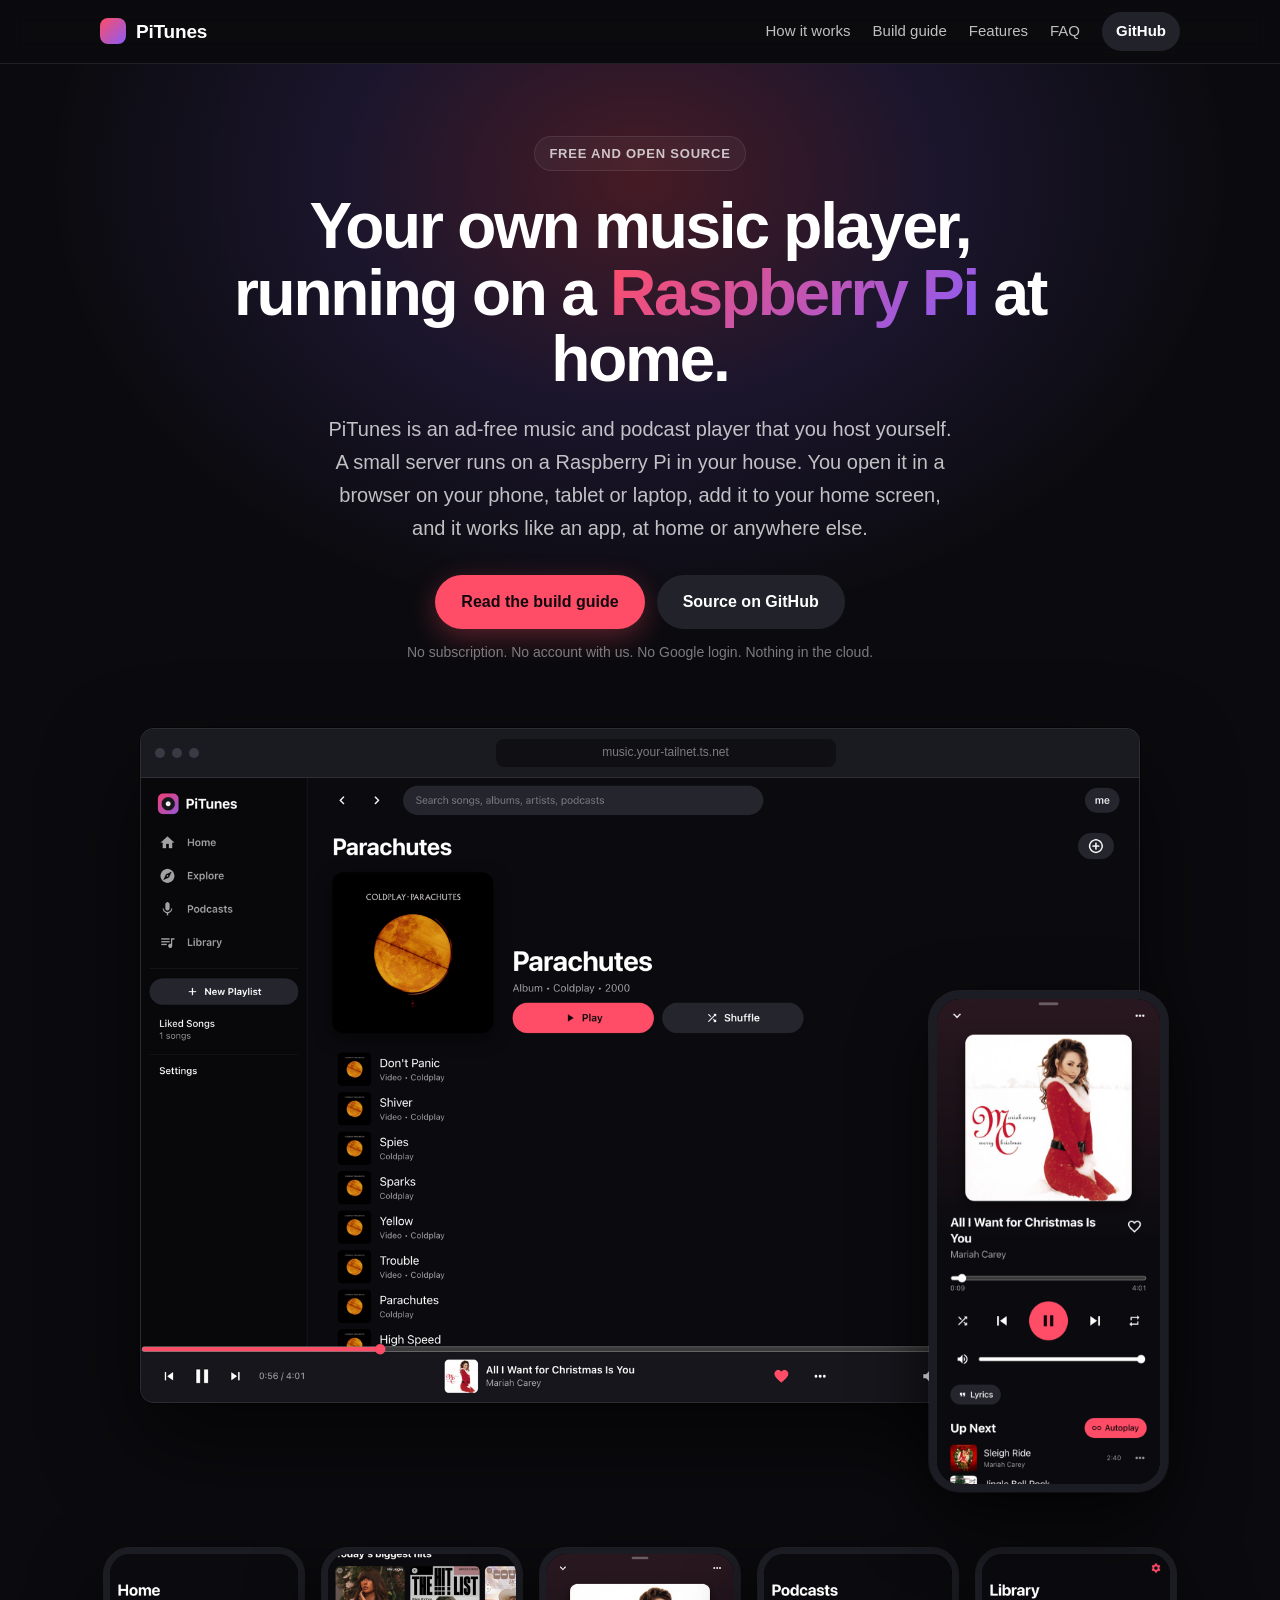
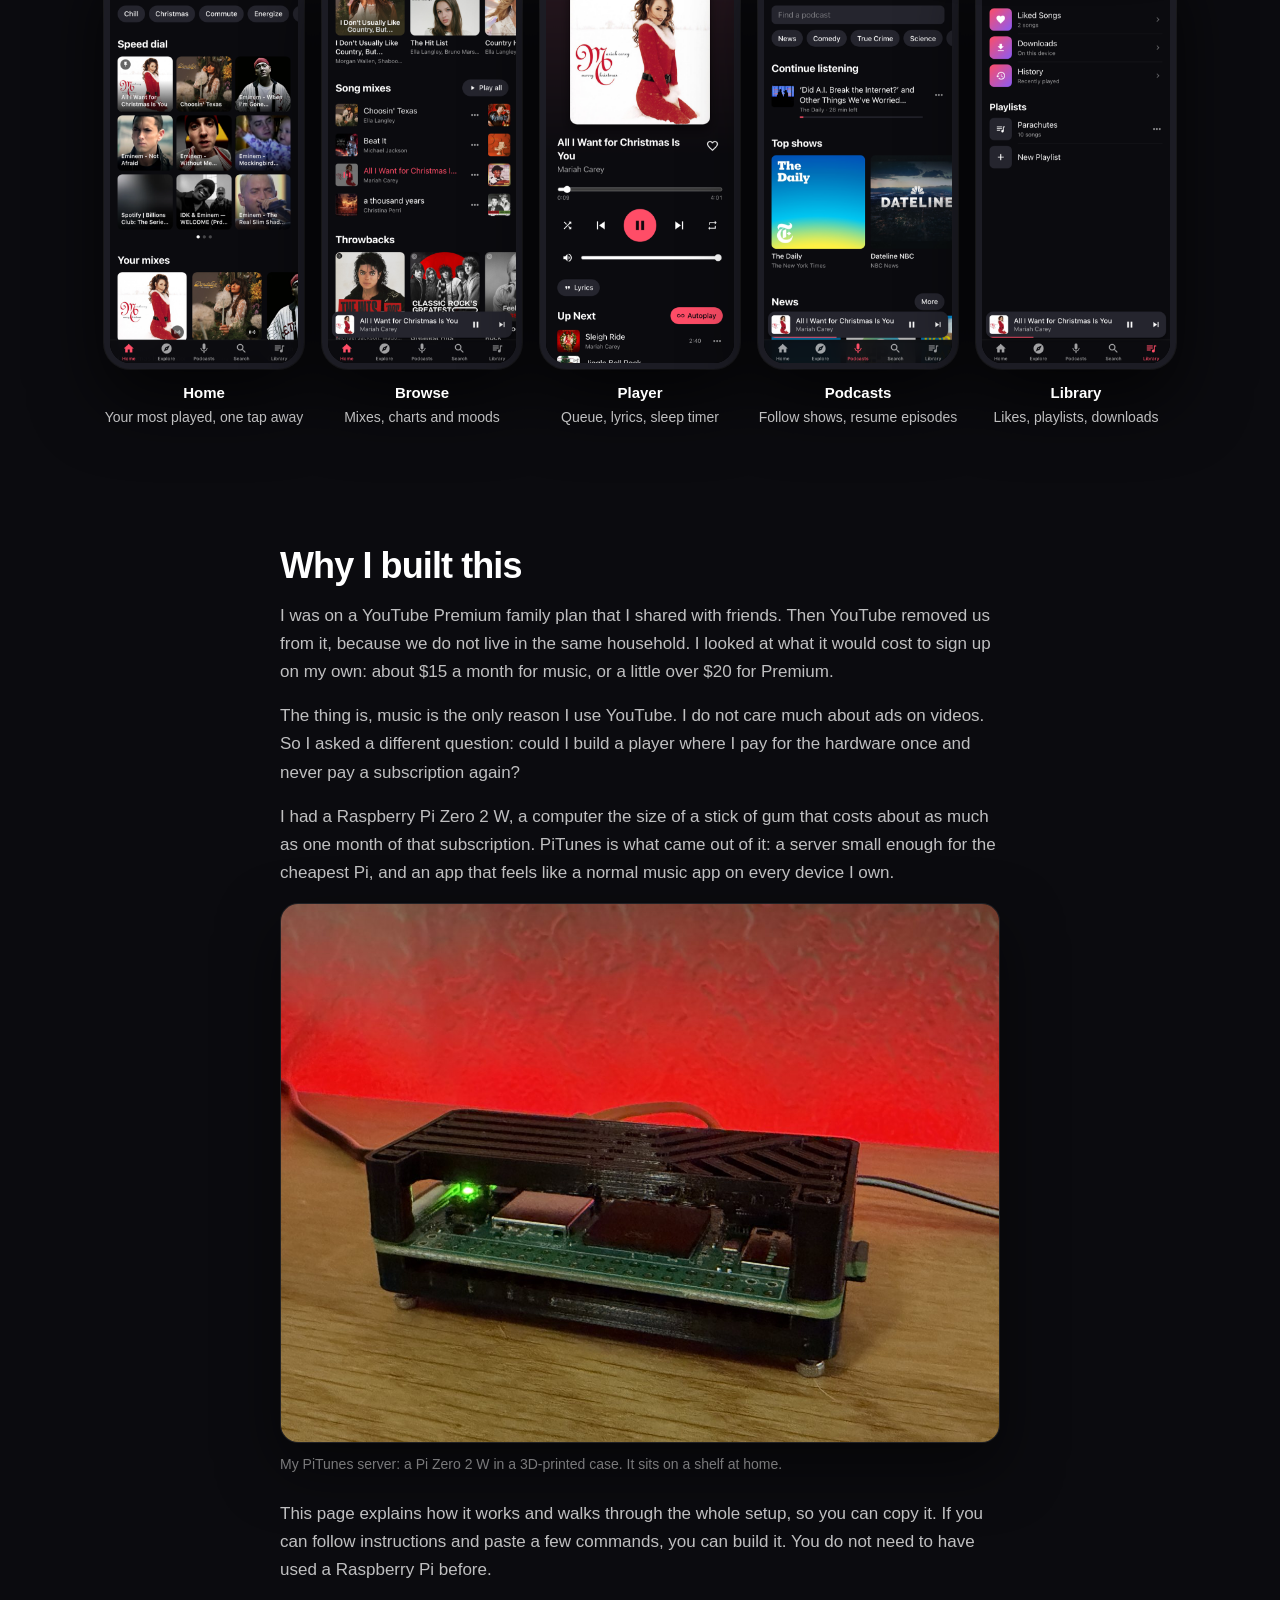
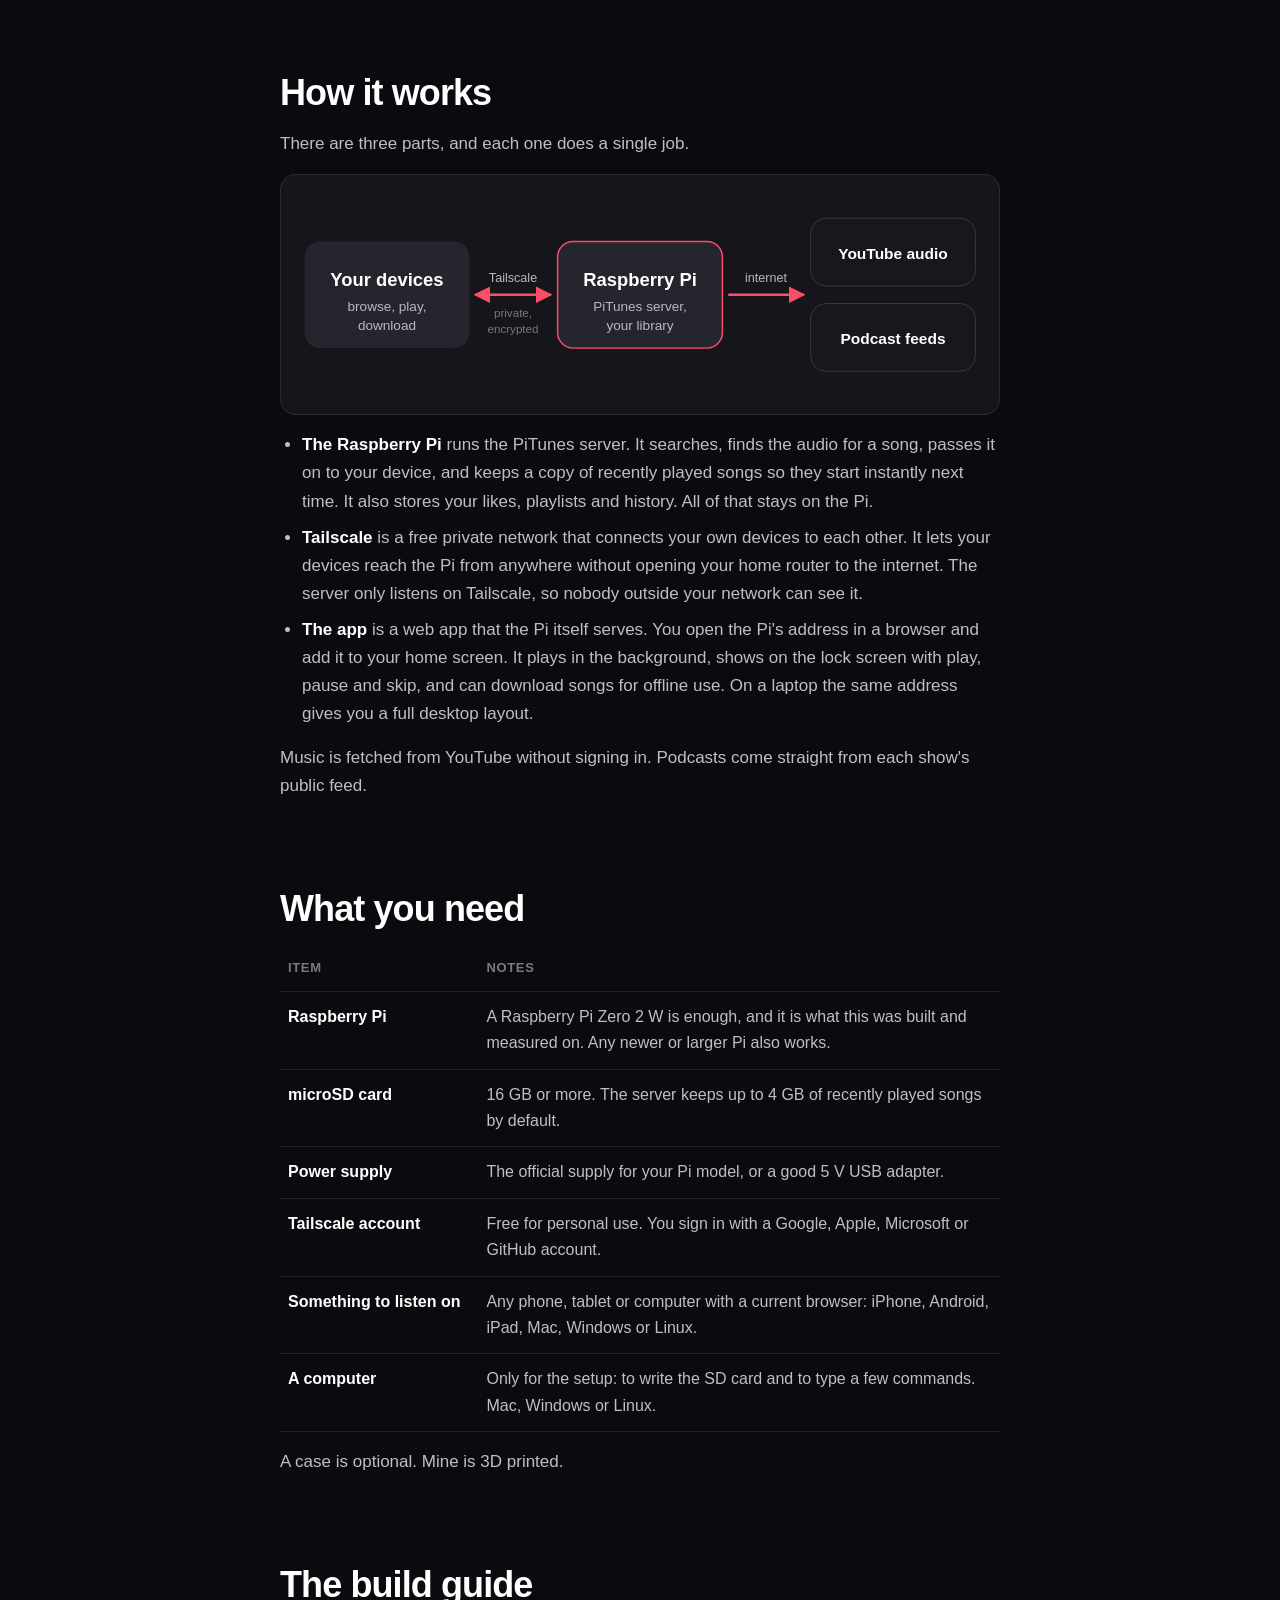
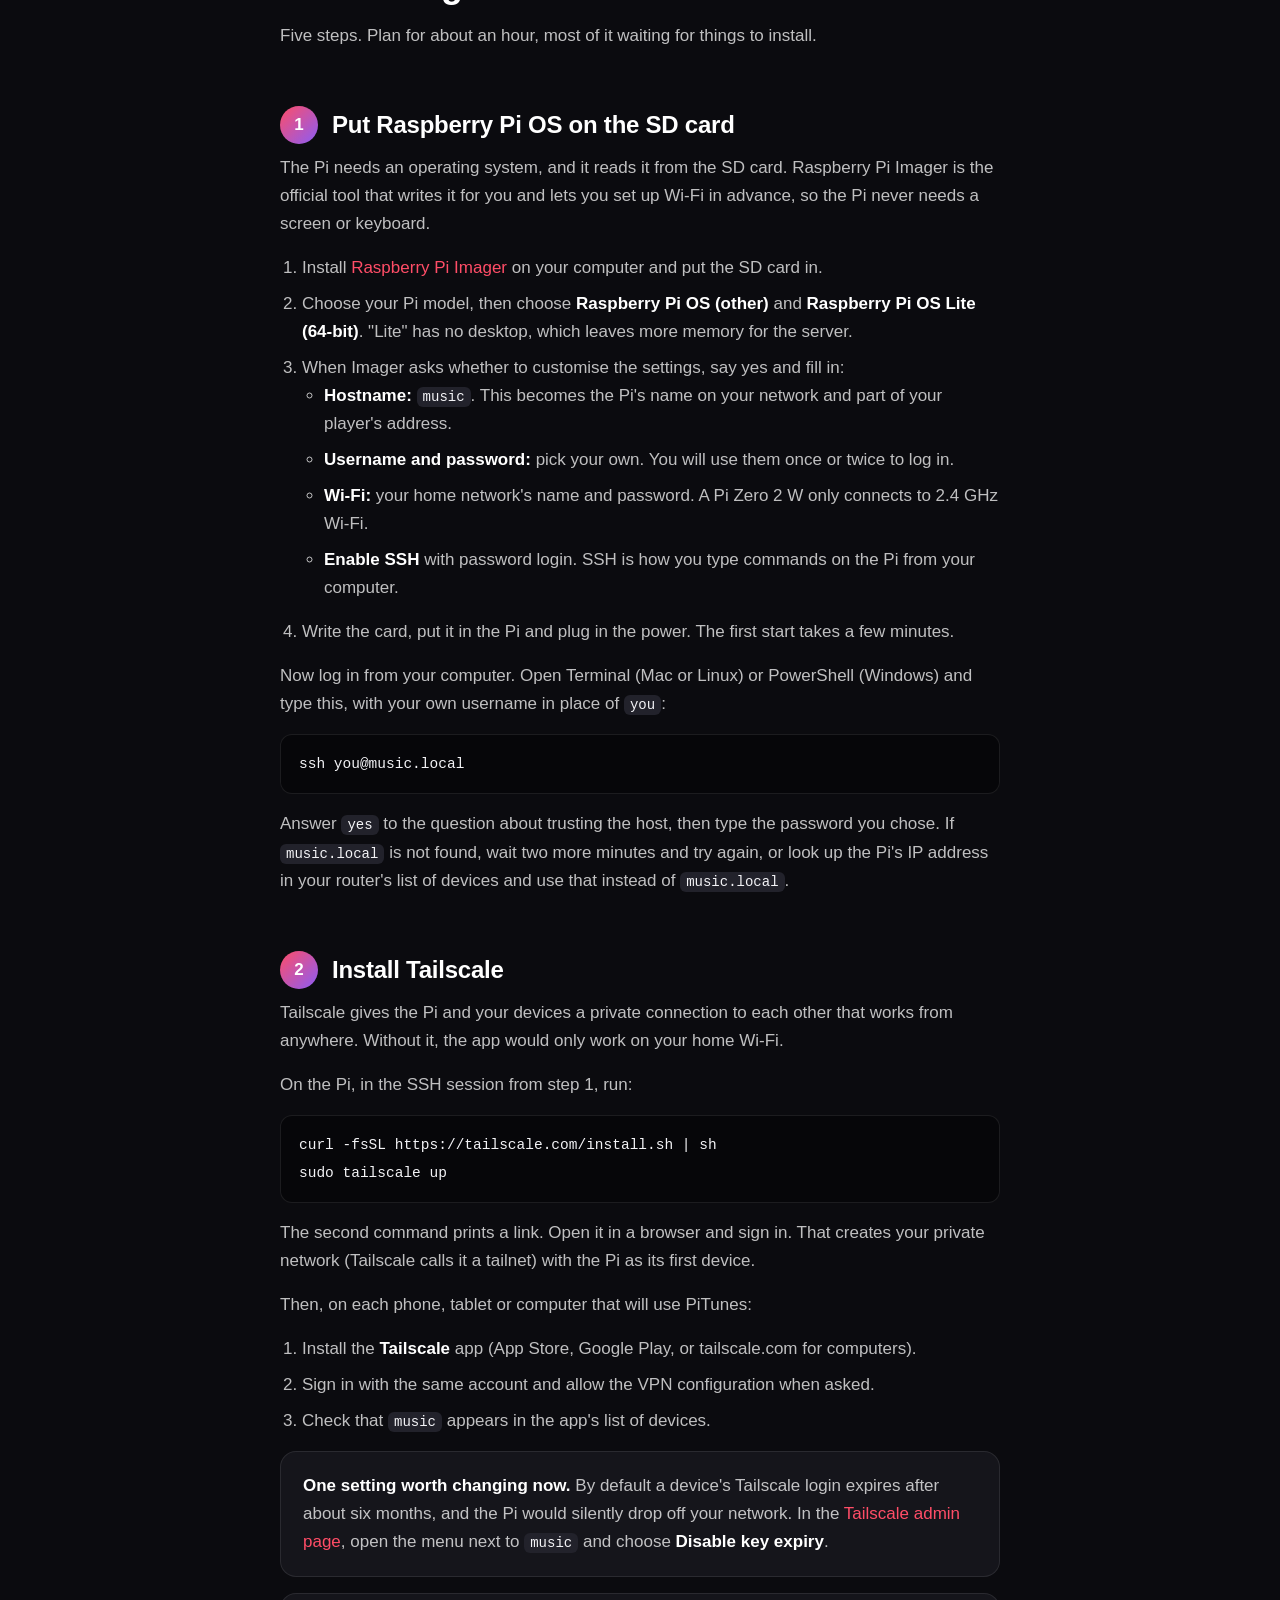
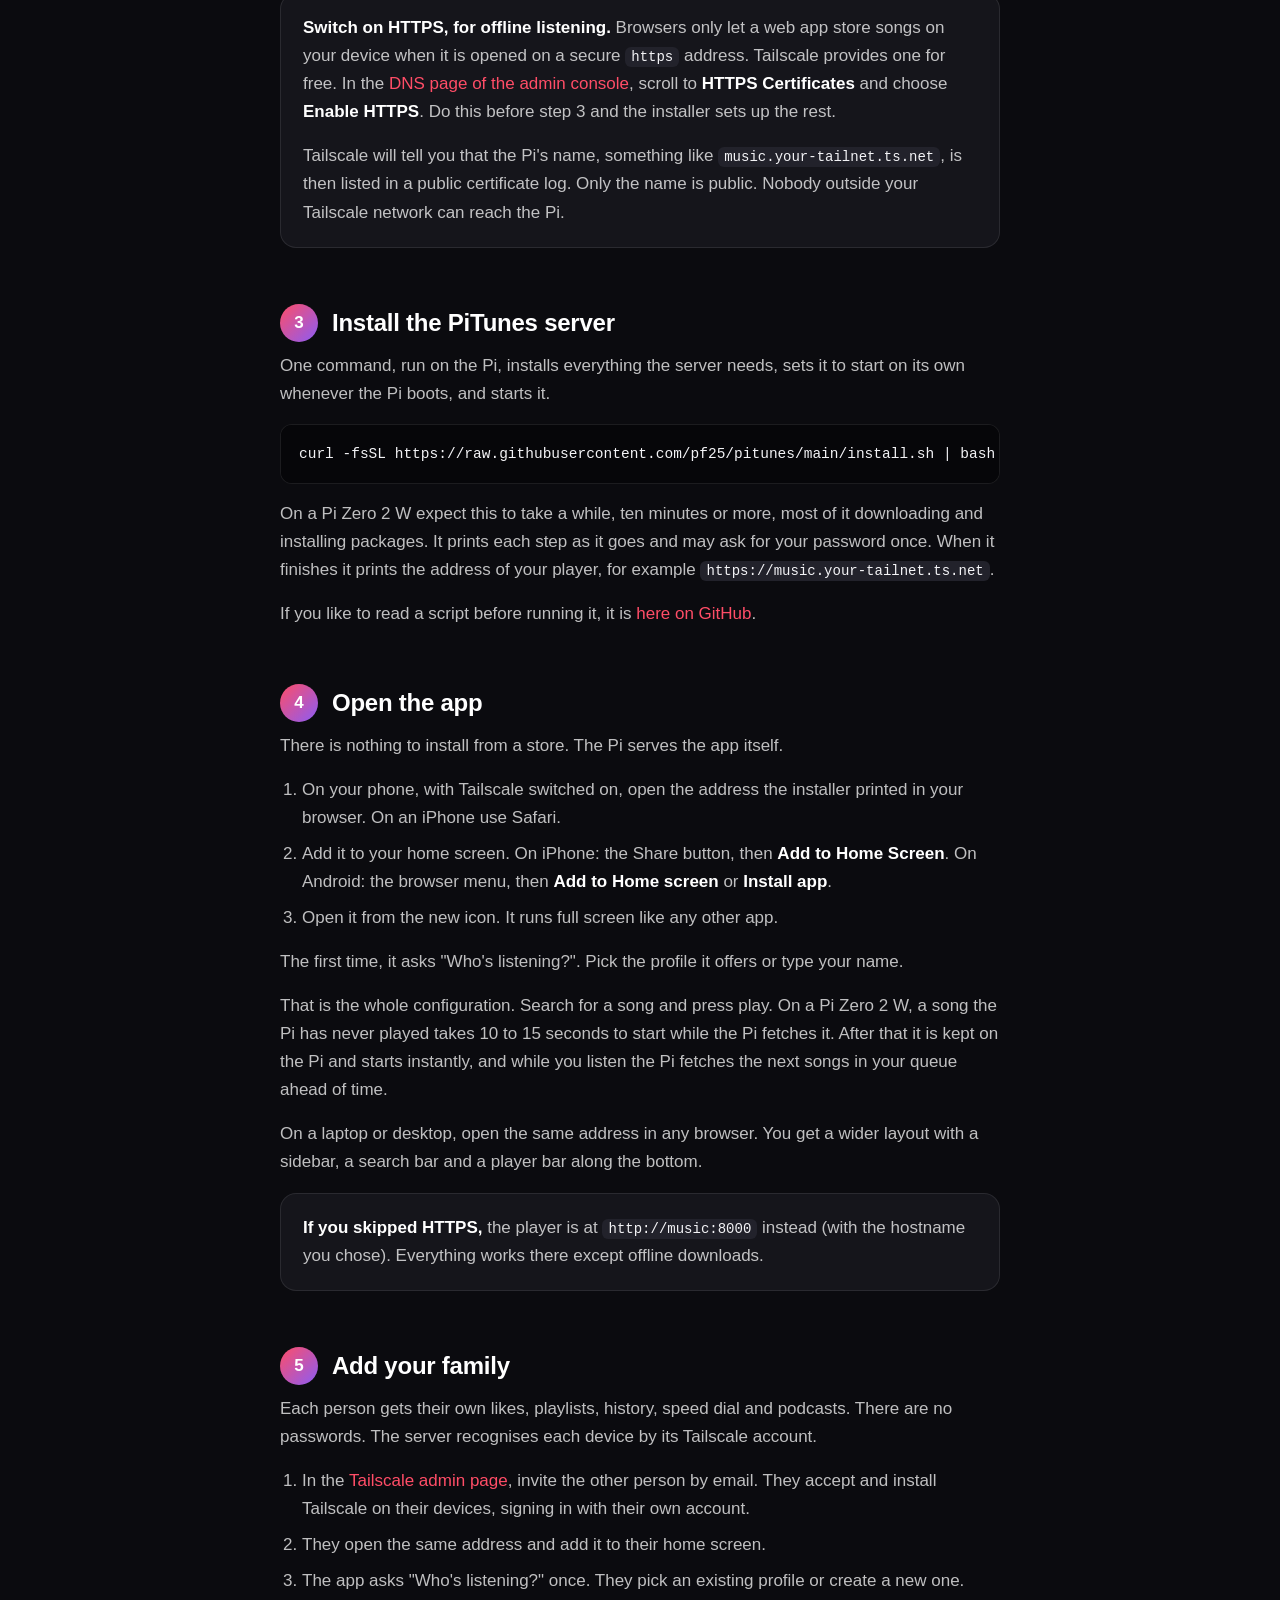
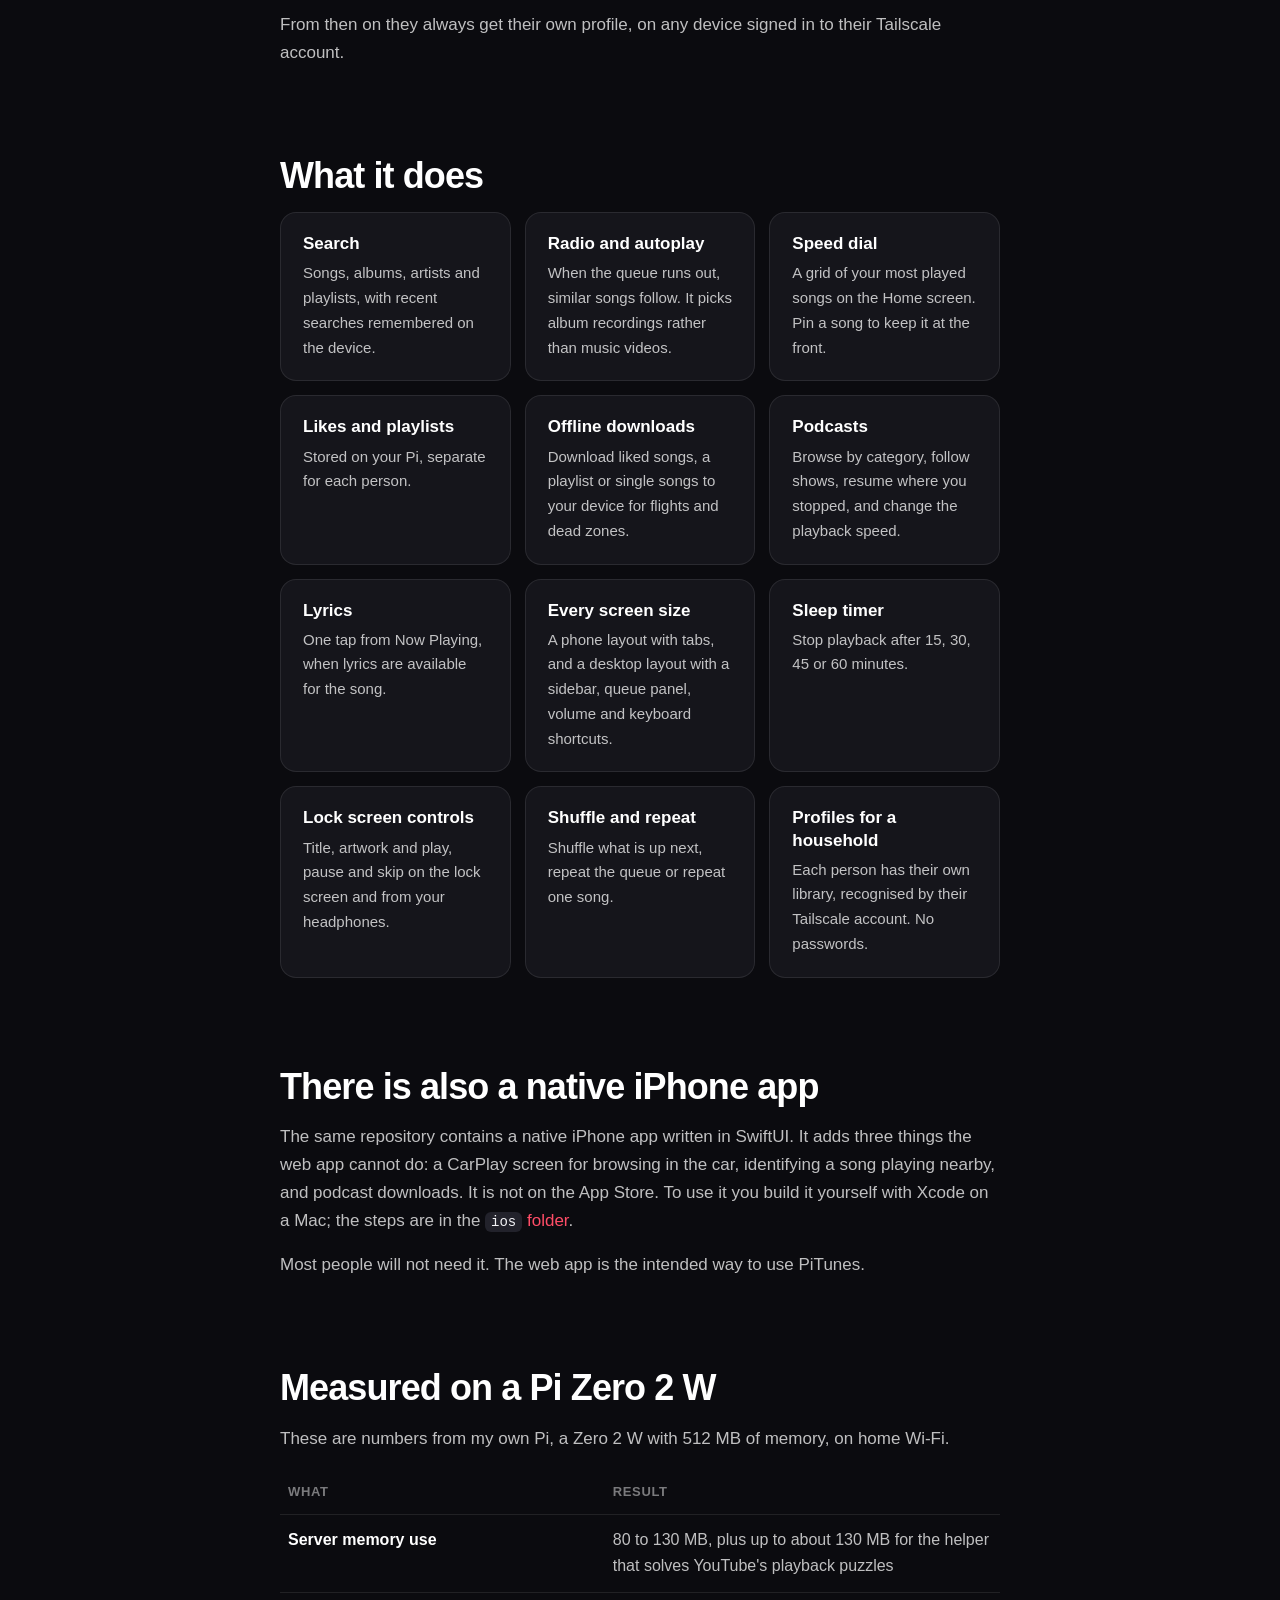
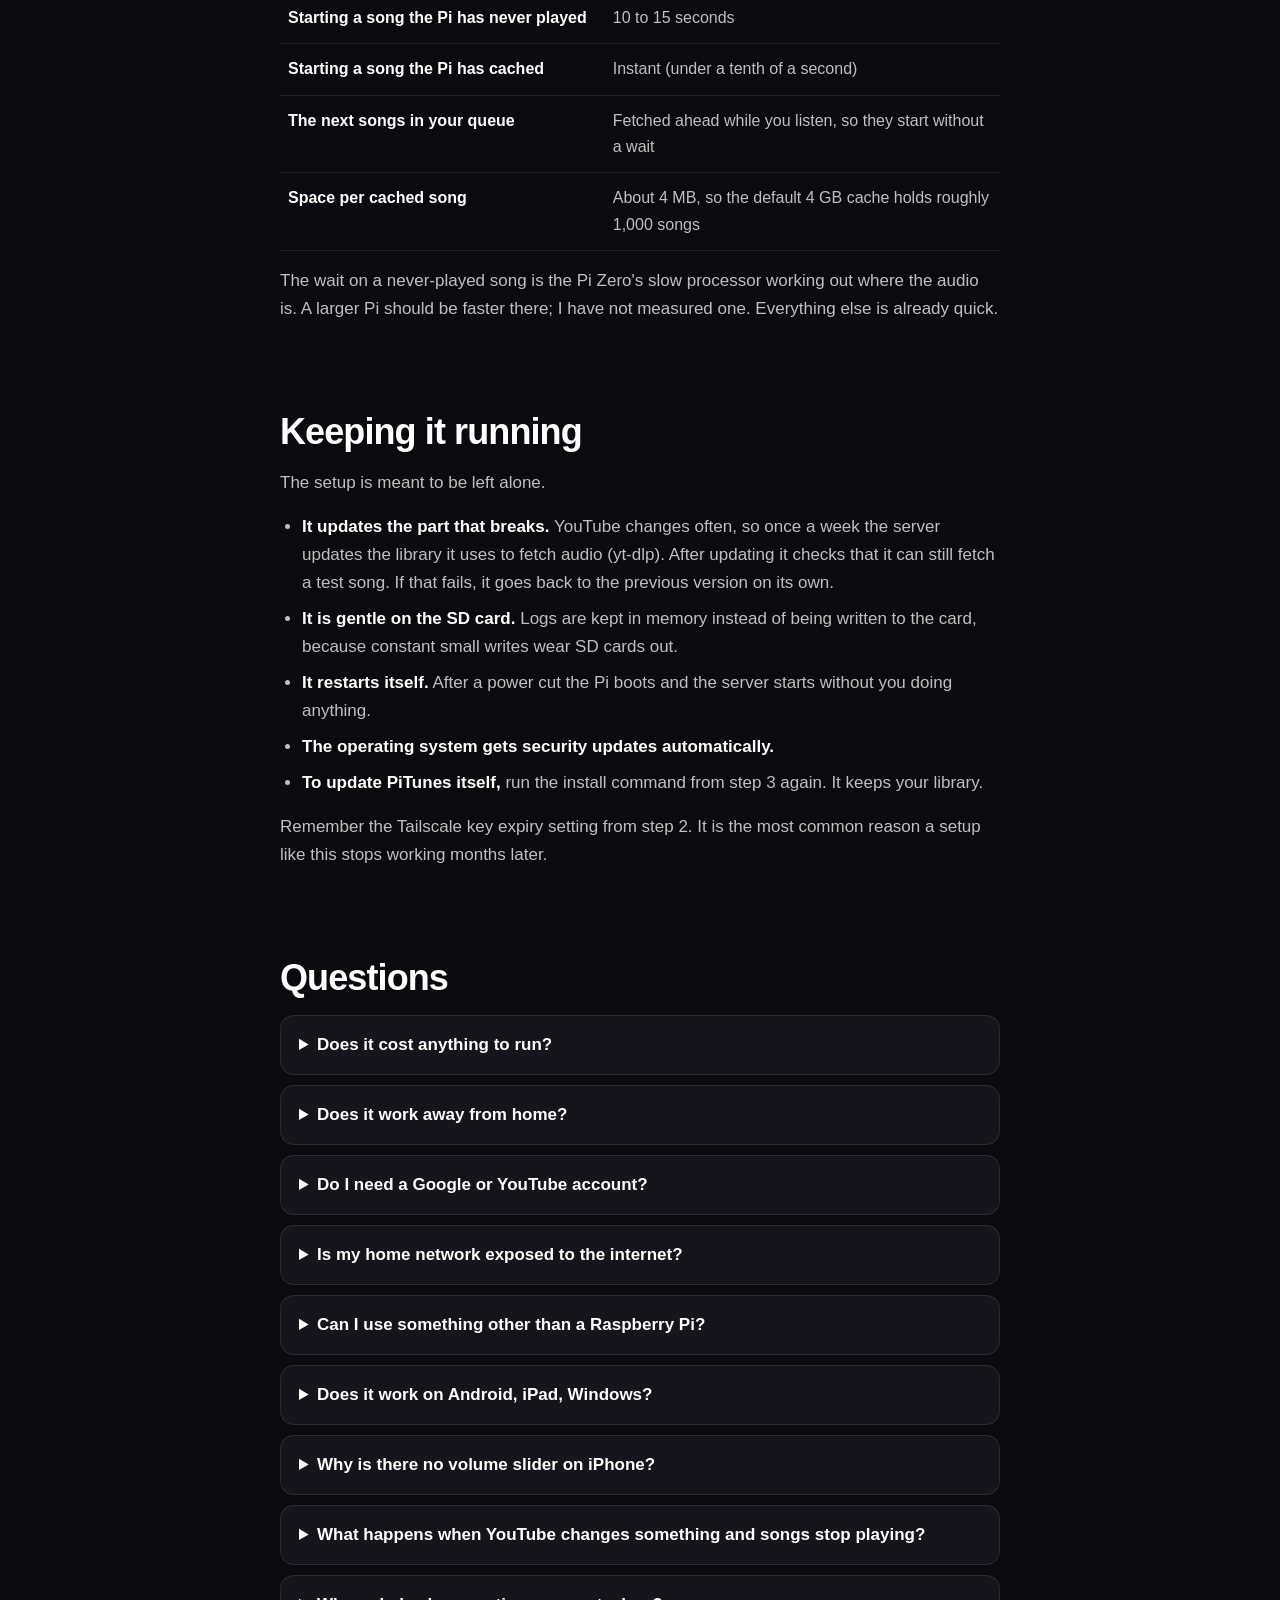
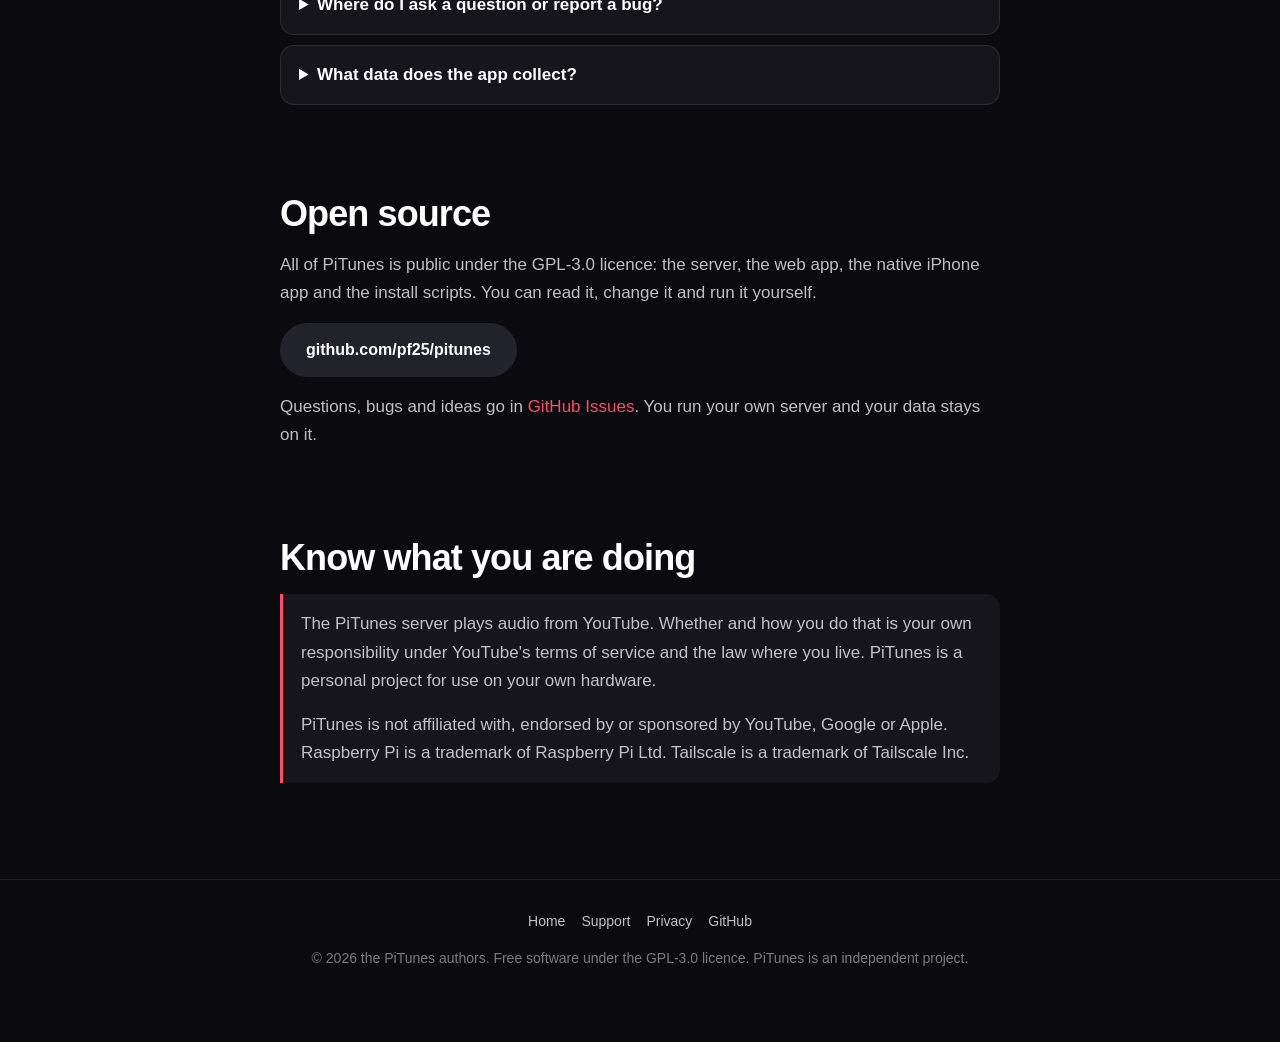
==== site/index.html @ fc07f094 "PiTunes: a self-hosted music and podcast player for a Raspberry Pi A small server (FastAPI, yt-dlp, " ====
<!doctype html>
<html lang="en">
<head>
<meta charset="utf-8">
<meta name="viewport" content="width=device-width, initial-scale=1">
<title>PiTunes: your own music and podcast player on a Raspberry Pi</title>
<meta name="description" content="PiTunes is an ad-free music and podcast player you run yourself: a small server on a Raspberry Pi at home, and an app that opens in any browser on your phone, tablet or laptop. This page is the full build guide.">
<meta name="theme-color" content="#0B0B0F">
<meta property="og:title" content="PiTunes: your own music and podcast player on a Raspberry Pi">
<meta property="og:description" content="A Raspberry Pi at home, an app on every device you own, nothing in the cloud. Full build guide.">
<meta property="og:type" content="article">
<meta property="og:url" content="https://pitunes.com/">
<meta property="og:image" content="https://pitunes.com/img/web-desktop.png">
<meta name="twitter:card" content="summary_large_image">
<link rel="icon" href="img/icon.png">
<link rel="apple-touch-icon" href="img/icon.png">
<style>
:root{--bg:#0B0B0F;--surface:#15151B;--raised:#22222B;--accent:#FF4D67;--accent2:#8B5CF6;--on-accent:#12080D;
  --text:#fff;--text2:rgba(255,255,255,.74);--text3:rgba(255,255,255,.46);--line:rgba(255,255,255,.09);
  --gradient:linear-gradient(135deg,var(--accent),var(--accent2))}
*{box-sizing:border-box}
html{scroll-behavior:smooth;-webkit-text-size-adjust:100%}
body{margin:0;background:var(--bg);color:var(--text);overflow-x:hidden;
  font:17px/1.65 -apple-system,BlinkMacSystemFont,"SF Pro Text","Segoe UI",Roboto,Helvetica,Arial,sans-serif;-webkit-font-smoothing:antialiased}
img{max-width:100%;height:auto;display:block}
a{color:var(--accent);text-decoration:none}
a:hover{text-decoration:underline}
.wrap{max-width:760px;margin:0 auto;padding:0 20px}

/* Top bar */
header.top{position:sticky;top:0;z-index:10;background:rgba(11,11,15,.82);backdrop-filter:blur(14px);-webkit-backdrop-filter:blur(14px);border-bottom:1px solid var(--line)}
header.top .in{display:flex;align-items:center;justify-content:space-between;gap:12px;max-width:1120px;margin:0 auto;padding:12px 20px}
.brand{display:flex;align-items:center;gap:10px;font-weight:700;font-size:19px;color:var(--text);letter-spacing:-.01em}
.brand:hover{text-decoration:none}
.brand i{width:26px;height:26px;border-radius:8px;background:var(--gradient);display:inline-block}
nav.links{display:flex;align-items:center;gap:22px;font-size:15px}
nav.links a{color:var(--text2)}
nav.links a.gh{color:var(--text);background:var(--raised);padding:7px 14px;border-radius:999px;font-weight:600}
@media(max-width:640px){nav.links a:not(.gh){display:none}}

/* Hero */
/* The section spans the whole window so the glow behind it can fade out
   smoothly on both sides; its contents stay in a centred column. */
.hero{position:relative;text-align:center;padding:72px 20px 36px;overflow:hidden}
.hero > *{position:relative;max-width:860px;margin-left:auto;margin-right:auto}
.hero h1{margin:0 auto 20px}
.hero .btns{margin:30px auto 12px}
.hero .note{margin:0 auto}
.hero::before{content:"";position:absolute;inset:0;max-width:none;
  background:radial-gradient(ellipse 46% 70% at 50% 18%,rgba(255,77,103,.24),rgba(139,92,246,.13) 50%,rgba(139,92,246,0) 100%);pointer-events:none}
.eyebrow{display:inline-block;font-size:13px;font-weight:600;letter-spacing:.06em;text-transform:uppercase;color:var(--text2);
  border:1px solid var(--line);background:rgba(255,255,255,.04);padding:6px 14px;border-radius:999px;margin:0 0 22px}
h1{font-size:clamp(36px,7.4vw,64px);line-height:1.04;letter-spacing:-.035em;margin:0 0 20px;font-weight:800}
h1 em{font-style:normal;background:var(--gradient);-webkit-background-clip:text;background-clip:text;color:transparent}
.hero .lede{font-size:clamp(17px,2.4vw,20px);color:var(--text2);max-width:640px}
.btns{display:flex;gap:12px;flex-wrap:wrap;justify-content:center;margin:30px 0 12px}
.btn{display:inline-flex;align-items:center;padding:14px 26px;border-radius:999px;font-weight:650;font-size:16px}
.btn.primary{background:var(--accent);color:var(--on-accent);box-shadow:0 8px 28px rgba(255,77,103,.32)}
.btn.ghost{background:var(--raised);color:var(--text)}
.btn:hover{text-decoration:none;filter:brightness(1.08)}
.note{font-size:14px;color:var(--text3);margin:0}

/* The product, shown on a laptop and a phone */
.stage{position:relative;max-width:1040px;margin:28px auto 0;padding:0 20px 7%}
.browser{border-radius:14px;overflow:hidden;background:#101015;border:1px solid rgba(255,255,255,.12);box-shadow:0 40px 90px rgba(0,0,0,.6),0 0 0 1px rgba(0,0,0,.4)}
.browser .bar{display:flex;align-items:center;gap:7px;padding:10px 14px;background:#1a1a21;border-bottom:1px solid var(--line)}
.browser .bar b{width:10px;height:10px;border-radius:50%;background:#3a3a45}
.browser .bar span{flex:1;max-width:340px;margin:0 auto;text-align:center;font-size:12px;color:var(--text3);background:#0f0f14;border-radius:8px;padding:4px 12px;white-space:nowrap;overflow:hidden;text-overflow:ellipsis}
.phone{border-radius:13% / 6.2%;overflow:hidden;background:#000;border:6px solid #1c1c24;box-shadow:0 30px 70px rgba(0,0,0,.7),0 0 0 1px rgba(255,255,255,.10)}
.stage .phone{position:absolute;right:max(20px,3%);bottom:0;width:23%;min-width:104px;border-width:5px}
@media(min-width:900px){.stage .phone{right:-8px;border-width:8px}}

/* Phone screens in a row */
.gallery{display:flex;gap:18px;overflow-x:auto;padding:56px 20px 28px;scroll-snap-type:x mandatory;-webkit-overflow-scrolling:touch;scrollbar-width:none;align-items:flex-start}
.gallery::-webkit-scrollbar{display:none}
.gallery figure{flex:0 0 auto;width:62vw;max-width:230px;margin:0;scroll-snap-align:center}
.gallery figcaption{font-size:14px;color:var(--text2);text-align:center;margin-top:12px}
.gallery figcaption b{display:block;color:var(--text);font-size:15px}
@media(min-width:1180px){.gallery{justify-content:center;overflow:visible}.gallery figure{width:200px}}

/* Article */
h2{font-size:clamp(27px,4.6vw,36px);line-height:1.15;letter-spacing:-.025em;margin:88px 0 16px;scroll-margin-top:76px;font-weight:750}
h3{font-size:20px;line-height:1.3;margin:36px 0 8px;scroll-margin-top:76px}
p{margin:0 0 16px;color:var(--text2)}
li{color:var(--text2);margin-bottom:8px}
ul,ol{padding-left:22px;margin:0 0 16px}
strong{color:var(--text)}
.card{background:var(--surface);border:1px solid var(--line);border-radius:16px;padding:20px 22px;margin:0 0 16px}
.card p:last-child{margin:0}
.grid{display:grid;grid-template-columns:repeat(auto-fit,minmax(220px,1fr));gap:14px;margin:0 0 16px}
.grid .card{margin:0;transition:border-color .2s,transform .2s}
.grid .card:hover{border-color:rgba(255,77,103,.45);transform:translateY(-2px)}
.grid h3{margin:0 0 6px;font-size:17px}
.grid p{margin:0;font-size:15px}
pre{background:#060609;border:1px solid var(--line);border-radius:12px;padding:15px 18px;overflow-x:auto;margin:0 0 16px;-webkit-user-select:all;user-select:all}
code{font:14.5px/1.55 ui-monospace,SFMono-Regular,Menlo,Consolas,monospace;color:#f3f3f6}
p code,li code,td code{background:var(--raised);padding:2px 6px;border-radius:6px;font-size:14px}
.step{display:flex;gap:14px;align-items:center;margin:56px 0 10px}
.step .n{flex:0 0 auto;width:38px;height:38px;border-radius:50%;background:var(--gradient);color:#fff;font-weight:700;display:inline-flex;align-items:center;justify-content:center;font-size:17px}
.step h3{margin:0;font-size:24px;letter-spacing:-.01em}
.photo-real + .note{margin-bottom:24px}
.photo-real{width:100%;border-radius:18px;border:1px solid var(--line);margin:10px 0 10px;box-shadow:0 24px 60px rgba(0,0,0,.5)}
table{width:100%;border-collapse:collapse;margin:0 0 16px;font-size:16px}
td,th{text-align:left;padding:12px 8px;border-bottom:1px solid var(--line);color:var(--text2);vertical-align:top}
th{color:var(--text3);font-weight:600;font-size:13px;text-transform:uppercase;letter-spacing:.05em}
td:first-child{color:var(--text);font-weight:600;white-space:nowrap;padding-right:18px}
@media(max-width:520px){td:first-child{white-space:normal}}
details{background:var(--surface);border:1px solid var(--line);border-radius:14px;padding:15px 18px;margin:0 0 10px}
summary{cursor:pointer;font-weight:600;color:var(--text)}
details p{margin:10px 0 0}
.warn{border-left:3px solid var(--accent);background:var(--surface);border-radius:0 14px 14px 0;padding:16px 18px;margin:0 0 16px}
.warn p:last-child{margin:0}
.diagram{background:var(--surface);border:1px solid var(--line);border-radius:16px;padding:18px 10px;margin:0 0 16px}
.diagram svg{display:block;width:100%;height:auto}
footer{border-top:1px solid var(--line);margin-top:96px;padding:30px 20px 56px;font-size:14px;color:var(--text3);text-align:center}
footer a{color:var(--text2);margin:0 8px}
</style>
</head>
<body>

<header class="top"><div class="in">
  <a class="brand" href="/"><i></i>PiTunes</a>
  <nav class="links">
    <a href="#how">How it works</a>
    <a href="#guide">Build guide</a>
    <a href="#features">Features</a>
    <a href="#faq">FAQ</a>
    <a class="gh" href="https://github.com/pf25/pitunes">GitHub</a>
  </nav>
</div></header>

<main>
<section class="hero">
  <p class="eyebrow">Free and open source</p>
  <h1>Your own music player, running on a <em>Raspberry Pi</em> at home.</h1>
  <p class="lede">PiTunes is an ad-free music and podcast player that you host yourself. A small server runs on a Raspberry Pi in your house. You open it in a browser on your phone, tablet or laptop, add it to your home screen, and it works like an app, at home or anywhere else.</p>
  <div class="btns">
    <a class="btn primary" href="#guide">Read the build guide</a>
    <a class="btn ghost" href="https://github.com/pf25/pitunes">Source on GitHub</a>
  </div>
  <p class="note">No subscription. No account with us. No Google login. Nothing in the cloud.</p>
</section>

<section class="stage" aria-label="PiTunes on a laptop and a phone">
  <div class="browser">
    <div class="bar"><b></b><b></b><b></b><span>music.your-tailnet.ts.net</span></div>
    <img src="img/web-desktop.png" width="1600" height="1000" alt="PiTunes in a laptop browser: a sidebar with playlists, a search bar, an album page, and the player bar along the bottom">
  </div>
  <div class="phone"><img src="img/web-player.png" width="600" height="1304" alt="The PiTunes player on a phone: artwork, play controls and the Up Next queue"></div>
</section>

<section class="gallery" aria-label="Screens on a phone">
  <figure><div class="phone"><img src="img/web-home.png" width="600" height="1304" alt="Home: mood chips and a speed dial grid of your most played songs" loading="lazy"></div><figcaption><b>Home</b>Your most played, one tap away</figcaption></figure>
  <figure><div class="phone"><img src="img/web-shelves.png" width="600" height="1304" alt="Shelves of songs and playlists, with the playing song marked" loading="lazy"></div><figcaption><b>Browse</b>Mixes, charts and moods</figcaption></figure>
  <figure><div class="phone"><img src="img/web-player.png" width="600" height="1304" alt="The player with shuffle, repeat, lyrics and the Up Next queue" loading="lazy"></div><figcaption><b>Player</b>Queue, lyrics, sleep timer</figcaption></figure>
  <figure><div class="phone"><img src="img/web-podcasts.png" width="600" height="1304" alt="Podcasts: category chips and top shows" loading="lazy"></div><figcaption><b>Podcasts</b>Follow shows, resume episodes</figcaption></figure>
  <figure><div class="phone"><img src="img/web-library.png" width="600" height="1304" alt="Library: liked songs, downloads, history and playlists" loading="lazy"></div><figcaption><b>Library</b>Likes, playlists, downloads</figcaption></figure>
</section>

<div class="wrap">

<h2 id="why">Why I built this</h2>
<p>I was on a YouTube Premium family plan that I shared with friends. Then YouTube removed us from it, because we do not live in the same household. I looked at what it would cost to sign up on my own: about $15 a month for music, or a little over $20 for Premium.</p>
<p>The thing is, music is the only reason I use YouTube. I do not care much about ads on videos. So I asked a different question: could I build a player where I pay for the hardware once and never pay a subscription again?</p>
<p>I had a Raspberry Pi Zero 2 W, a computer the size of a stick of gum that costs about as much as one month of that subscription. PiTunes is what came out of it: a server small enough for the cheapest Pi, and an app that feels like a normal music app on every device I own.</p>

<img class="photo-real" src="img/pi-case.jpg" width="1400" height="1050" alt="A Raspberry Pi Zero 2 W in a black 3D-printed case on a wooden shelf, its green light on" loading="lazy">
<p class="note">My PiTunes server: a Pi Zero 2 W in a 3D-printed case. It sits on a shelf at home.</p>

<p>This page explains how it works and walks through the whole setup, so you can copy it. If you can follow instructions and paste a few commands, you can build it. You do not need to have used a Raspberry Pi before.</p>

<h2 id="how">How it works</h2>
<p>There are three parts, and each one does a single job.</p>

<div class="diagram">
<svg viewBox="0 0 720 210" role="img" aria-label="Diagram: your devices talk to the Raspberry Pi over Tailscale, and the Pi fetches audio from YouTube and podcast feeds">
  <defs>
    <marker id="arr" viewBox="0 0 10 10" refX="9" refY="5" markerWidth="7" markerHeight="7" orient="auto-start-reverse"><path d="M0 0L10 5L0 10z" fill="#FF4D67"/></marker>
  </defs>
  <g font-family="-apple-system,BlinkMacSystemFont,Segoe UI,Roboto,Helvetica,Arial,sans-serif" text-anchor="middle">
    <rect x="14" y="50" width="170" height="110" rx="16" fill="#25252E"/>
    <text x="99" y="96" fill="#fff" font-size="19" font-weight="600">Your devices</text>
    <text x="99" y="122" fill="#b8b8c0" font-size="14">browse, play,</text>
    <text x="99" y="141" fill="#b8b8c0" font-size="14">download</text>

    <line x1="190" y1="105" x2="268" y2="105" stroke="#FF4D67" stroke-width="2.5" marker-end="url(#arr)" marker-start="url(#arr)"/>
    <text x="229" y="92" fill="#b8b8c0" font-size="13">Tailscale</text>
    <text x="229" y="128" fill="#77777f" font-size="12">private,</text>
    <text x="229" y="144" fill="#77777f" font-size="12">encrypted</text>

    <rect x="275" y="50" width="170" height="110" rx="16" fill="#25252E" stroke="#FF4D67" stroke-width="1.5"/>
    <text x="360" y="96" fill="#fff" font-size="19" font-weight="600">Raspberry Pi</text>
    <text x="360" y="122" fill="#b8b8c0" font-size="14">PiTunes server,</text>
    <text x="360" y="141" fill="#b8b8c0" font-size="14">your library</text>

    <line x1="451" y1="105" x2="529" y2="105" stroke="#FF4D67" stroke-width="2.5" marker-end="url(#arr)"/>
    <text x="490" y="92" fill="#b8b8c0" font-size="13">internet</text>

    <rect x="536" y="26" width="170" height="70" rx="16" fill="#17171D" stroke="#3a3a45"/>
    <text x="621" y="68" fill="#fff" font-size="16" font-weight="600">YouTube audio</text>
    <rect x="536" y="114" width="170" height="70" rx="16" fill="#17171D" stroke="#3a3a45"/>
    <text x="621" y="156" fill="#fff" font-size="16" font-weight="600">Podcast feeds</text>
  </g>
</svg>
</div>

<ul>
  <li><strong>The Raspberry Pi</strong> runs the PiTunes server. It searches, finds the audio for a song, passes it on to your device, and keeps a copy of recently played songs so they start instantly next time. It also stores your likes, playlists and history. All of that stays on the Pi.</li>
  <li><strong>Tailscale</strong> is a free private network that connects your own devices to each other. It lets your devices reach the Pi from anywhere without opening your home router to the internet. The server only listens on Tailscale, so nobody outside your network can see it.</li>
  <li><strong>The app</strong> is a web app that the Pi itself serves. You open the Pi's address in a browser and add it to your home screen. It plays in the background, shows on the lock screen with play, pause and skip, and can download songs for offline use. On a laptop the same address gives you a full desktop layout.</li>
</ul>
<p>Music is fetched from YouTube without signing in. Podcasts come straight from each show's public feed.</p>

<h2 id="need">What you need</h2>
<table>
  <tr><th>Item</th><th>Notes</th></tr>
  <tr><td>Raspberry Pi</td><td>A Raspberry Pi Zero 2 W is enough, and it is what this was built and measured on. Any newer or larger Pi also works.</td></tr>
  <tr><td>microSD card</td><td>16 GB or more. The server keeps up to 4 GB of recently played songs by default.</td></tr>
  <tr><td>Power supply</td><td>The official supply for your Pi model, or a good 5 V USB adapter.</td></tr>
  <tr><td>Tailscale account</td><td>Free for personal use. You sign in with a Google, Apple, Microsoft or GitHub account.</td></tr>
  <tr><td>Something to listen on</td><td>Any phone, tablet or computer with a current browser: iPhone, Android, iPad, Mac, Windows or Linux.</td></tr>
  <tr><td>A computer</td><td>Only for the setup: to write the SD card and to type a few commands. Mac, Windows or Linux.</td></tr>
</table>
<p>A case is optional. Mine is 3D printed.</p>

<h2 id="guide">The build guide</h2>
<p>Five steps. Plan for about an hour, most of it waiting for things to install.</p>

<div class="step"><span class="n">1</span><h3 id="step-1">Put Raspberry Pi OS on the SD card</h3></div>
<p>The Pi needs an operating system, and it reads it from the SD card. Raspberry Pi Imager is the official tool that writes it for you and lets you set up Wi-Fi in advance, so the Pi never needs a screen or keyboard.</p>
<ol>
  <li>Install <a href="https://www.raspberrypi.com/software/">Raspberry Pi Imager</a> on your computer and put the SD card in.</li>
  <li>Choose your Pi model, then choose <strong>Raspberry Pi OS (other)</strong> and <strong>Raspberry Pi OS Lite (64-bit)</strong>. "Lite" has no desktop, which leaves more memory for the server.</li>
  <li>When Imager asks whether to customise the settings, say yes and fill in:
    <ul>
      <li><strong>Hostname:</strong> <code>music</code>. This becomes the Pi's name on your network and part of your player's address.</li>
      <li><strong>Username and password:</strong> pick your own. You will use them once or twice to log in.</li>
      <li><strong>Wi-Fi:</strong> your home network's name and password. A Pi Zero 2 W only connects to 2.4 GHz Wi-Fi.</li>
      <li><strong>Enable SSH</strong> with password login. SSH is how you type commands on the Pi from your computer.</li>
    </ul>
  </li>
  <li>Write the card, put it in the Pi and plug in the power. The first start takes a few minutes.</li>
</ol>
<p>Now log in from your computer. Open Terminal (Mac or Linux) or PowerShell (Windows) and type this, with your own username in place of <code>you</code>:</p>
<pre><code>ssh you@music.local</code></pre>
<p>Answer <code>yes</code> to the question about trusting the host, then type the password you chose. If <code>music.local</code> is not found, wait two more minutes and try again, or look up the Pi's IP address in your router's list of devices and use that instead of <code>music.local</code>.</p>

<div class="step"><span class="n">2</span><h3 id="step-2">Install Tailscale</h3></div>
<p>Tailscale gives the Pi and your devices a private connection to each other that works from anywhere. Without it, the app would only work on your home Wi-Fi.</p>
<p>On the Pi, in the SSH session from step 1, run:</p>
<pre><code>curl -fsSL https://tailscale.com/install.sh | sh
sudo tailscale up</code></pre>
<p>The second command prints a link. Open it in a browser and sign in. That creates your private network (Tailscale calls it a tailnet) with the Pi as its first device.</p>
<p>Then, on each phone, tablet or computer that will use PiTunes:</p>
<ol>
  <li>Install the <strong>Tailscale</strong> app (App Store, Google Play, or tailscale.com for computers).</li>
  <li>Sign in with the same account and allow the VPN configuration when asked.</li>
  <li>Check that <code>music</code> appears in the app's list of devices.</li>
</ol>
<div class="card">
  <p><strong>One setting worth changing now.</strong> By default a device's Tailscale login expires after about six months, and the Pi would silently drop off your network. In the <a href="https://login.tailscale.com/admin/machines">Tailscale admin page</a>, open the menu next to <code>music</code> and choose <strong>Disable key expiry</strong>.</p>
</div>
<div class="card">
  <p><strong>Switch on HTTPS, for offline listening.</strong> Browsers only let a web app store songs on your device when it is opened on a secure <code>https</code> address. Tailscale provides one for free. In the <a href="https://login.tailscale.com/admin/dns">DNS page of the admin console</a>, scroll to <strong>HTTPS Certificates</strong> and choose <strong>Enable HTTPS</strong>. Do this before step 3 and the installer sets up the rest.</p>
  <p>Tailscale will tell you that the Pi's name, something like <code>music.your-tailnet.ts.net</code>, is then listed in a public certificate log. Only the name is public. Nobody outside your Tailscale network can reach the Pi.</p>
</div>

<div class="step"><span class="n">3</span><h3 id="step-3">Install the PiTunes server</h3></div>
<p>One command, run on the Pi, installs everything the server needs, sets it to start on its own whenever the Pi boots, and starts it.</p>
<pre><code>curl -fsSL https://raw.githubusercontent.com/pf25/pitunes/main/install.sh | bash</code></pre>
<p>On a Pi Zero 2 W expect this to take a while, ten minutes or more, most of it downloading and installing packages. It prints each step as it goes and may ask for your password once. When it finishes it prints the address of your player, for example <code>https://music.your-tailnet.ts.net</code>.</p>
<p>If you like to read a script before running it, it is <a href="https://github.com/pf25/pitunes/blob/main/install.sh">here on GitHub</a>.</p>

<div class="step"><span class="n">4</span><h3 id="step-4">Open the app</h3></div>
<p>There is nothing to install from a store. The Pi serves the app itself.</p>
<ol>
  <li>On your phone, with Tailscale switched on, open the address the installer printed in your browser. On an iPhone use Safari.</li>
  <li>Add it to your home screen. On iPhone: the Share button, then <strong>Add to Home Screen</strong>. On Android: the browser menu, then <strong>Add to Home screen</strong> or <strong>Install app</strong>.</li>
  <li>Open it from the new icon. It runs full screen like any other app.</li>
</ol>
<p>The first time, it asks "Who's listening?". Pick the profile it offers or type your name.</p>
<p>That is the whole configuration. Search for a song and press play. On a Pi Zero 2 W, a song the Pi has never played takes 10 to 15 seconds to start while the Pi fetches it. After that it is kept on the Pi and starts instantly, and while you listen the Pi fetches the next songs in your queue ahead of time.</p>
<p>On a laptop or desktop, open the same address in any browser. You get a wider layout with a sidebar, a search bar and a player bar along the bottom.</p>
<div class="card">
  <p><strong>If you skipped HTTPS,</strong> the player is at <code>http://music:8000</code> instead (with the hostname you chose). Everything works there except offline downloads.</p>
</div>

<div class="step"><span class="n">5</span><h3 id="step-5">Add your family</h3></div>
<p>Each person gets their own likes, playlists, history, speed dial and podcasts. There are no passwords. The server recognises each device by its Tailscale account.</p>
<ol>
  <li>In the <a href="https://login.tailscale.com/admin/users">Tailscale admin page</a>, invite the other person by email. They accept and install Tailscale on their devices, signing in with their own account.</li>
  <li>They open the same address and add it to their home screen.</li>
  <li>The app asks "Who's listening?" once. They pick an existing profile or create a new one.</li>
</ol>
<p>From then on they always get their own profile, on any device signed in to their Tailscale account.</p>

<h2 id="features">What it does</h2>
<div class="grid">
  <div class="card"><h3>Search</h3><p>Songs, albums, artists and playlists, with recent searches remembered on the device.</p></div>
  <div class="card"><h3>Radio and autoplay</h3><p>When the queue runs out, similar songs follow. It picks album recordings rather than music videos.</p></div>
  <div class="card"><h3>Speed dial</h3><p>A grid of your most played songs on the Home screen. Pin a song to keep it at the front.</p></div>
  <div class="card"><h3>Likes and playlists</h3><p>Stored on your Pi, separate for each person.</p></div>
  <div class="card"><h3>Offline downloads</h3><p>Download liked songs, a playlist or single songs to your device for flights and dead zones.</p></div>
  <div class="card"><h3>Podcasts</h3><p>Browse by category, follow shows, resume where you stopped, and change the playback speed.</p></div>
  <div class="card"><h3>Lyrics</h3><p>One tap from Now Playing, when lyrics are available for the song.</p></div>
  <div class="card"><h3>Every screen size</h3><p>A phone layout with tabs, and a desktop layout with a sidebar, queue panel, volume and keyboard shortcuts.</p></div>
  <div class="card"><h3>Sleep timer</h3><p>Stop playback after 15, 30, 45 or 60 minutes.</p></div>
  <div class="card"><h3>Lock screen controls</h3><p>Title, artwork and play, pause and skip on the lock screen and from your headphones.</p></div>
  <div class="card"><h3>Shuffle and repeat</h3><p>Shuffle what is up next, repeat the queue or repeat one song.</p></div>
  <div class="card"><h3>Profiles for a household</h3><p>Each person has their own library, recognised by their Tailscale account. No passwords.</p></div>
</div>

<h2 id="native">There is also a native iPhone app</h2>
<p>The same repository contains a native iPhone app written in SwiftUI. It adds three things the web app cannot do: a CarPlay screen for browsing in the car, identifying a song playing nearby, and podcast downloads. It is not on the App Store. To use it you build it yourself with Xcode on a Mac; the steps are in the <a href="https://github.com/pf25/pitunes/tree/main/ios"><code>ios</code> folder</a>.</p>
<p>Most people will not need it. The web app is the intended way to use PiTunes.</p>

<h2 id="numbers">Measured on a Pi Zero 2 W</h2>
<p>These are numbers from my own Pi, a Zero 2 W with 512 MB of memory, on home Wi-Fi.</p>
<table>
  <tr><th>What</th><th>Result</th></tr>
  <tr><td>Server memory use</td><td>80 to 130 MB, plus up to about 130 MB for the helper that solves YouTube's playback puzzles</td></tr>
  <tr><td>Starting a song the Pi has never played</td><td>10 to 15 seconds</td></tr>
  <tr><td>Starting a song the Pi has cached</td><td>Instant (under a tenth of a second)</td></tr>
  <tr><td>The next songs in your queue</td><td>Fetched ahead while you listen, so they start without a wait</td></tr>
  <tr><td>Space per cached song</td><td>About 4 MB, so the default 4 GB cache holds roughly 1,000 songs</td></tr>
</table>
<p>The wait on a never-played song is the Pi Zero's slow processor working out where the audio is. A larger Pi should be faster there; I have not measured one. Everything else is already quick.</p>

<h2 id="running">Keeping it running</h2>
<p>The setup is meant to be left alone.</p>
<ul>
  <li><strong>It updates the part that breaks.</strong> YouTube changes often, so once a week the server updates the library it uses to fetch audio (yt-dlp). After updating it checks that it can still fetch a test song. If that fails, it goes back to the previous version on its own.</li>
  <li><strong>It is gentle on the SD card.</strong> Logs are kept in memory instead of being written to the card, because constant small writes wear SD cards out.</li>
  <li><strong>It restarts itself.</strong> After a power cut the Pi boots and the server starts without you doing anything.</li>
  <li><strong>The operating system gets security updates automatically.</strong></li>
  <li><strong>To update PiTunes itself,</strong> run the install command from step 3 again. It keeps your library.</li>
</ul>
<p>Remember the Tailscale key expiry setting from step 2. It is the most common reason a setup like this stops working months later.</p>

<h2 id="faq">Questions</h2>
<details><summary>Does it cost anything to run?</summary><p>No subscriptions. Tailscale is free for personal use, and a Pi Zero 2 W uses very little electricity. Your only cost is the hardware.</p></details>
<details><summary>Does it work away from home?</summary><p>Yes, as long as Tailscale is switched on in your device and your Pi at home is running. Music then uses mobile data, at roughly 1 MB per minute. Downloaded songs use none.</p></details>
<details><summary>Do I need a Google or YouTube account?</summary><p>No. The server fetches audio without signing in. That also means there are no personal recommendations from your Google history. Your speed dial and mixes come from what you play in PiTunes.</p></details>
<details><summary>Is my home network exposed to the internet?</summary><p>No. You do not open any ports on your router. The server only accepts connections that arrive through your own Tailscale network.</p></details>
<details><summary>Can I use something other than a Raspberry Pi?</summary><p>The server is a small Python program and also runs on a Mac or any Linux machine. The install script and this guide are written for Raspberry Pi OS.</p></details>
<details><summary>Does it work on Android, iPad, Windows?</summary><p>It is built to. The app is a web app, so it should run in any current browser: install Tailscale on the device, open your Pi's address and add it to the home screen. So far it has been used on iPhone (Safari) and in Chrome on a computer. If something is off on your device, please open an issue on GitHub.</p></details>
<details><summary>Why is there no volume slider on iPhone?</summary><p>Apple does not let web pages change the volume on an iPhone. Use the side buttons. Other devices get a slider.</p></details>
<details><summary>What happens when YouTube changes something and songs stop playing?</summary><p>That is what the weekly update is for. If playback breaks between updates, re-running the install command fetches the newest versions straight away. See <a href="support.html">Support</a>.</p></details>
<details><summary>Where do I ask a question or report a bug?</summary><p>On GitHub, in the project's <a href="https://github.com/pf25/pitunes/issues">Issues</a>. That is the only support channel.</p></details>
<details><summary>What data does the app collect?</summary><p>None. See the <a href="privacy.html">privacy policy</a>.</p></details>

<h2 id="open-source">Open source</h2>
<p>All of PiTunes is public under the GPL-3.0 licence: the server, the web app, the native iPhone app and the install scripts. You can read it, change it and run it yourself.</p>
<p><a class="btn ghost" href="https://github.com/pf25/pitunes">github.com/pf25/pitunes</a></p>
<p>Questions, bugs and ideas go in <a href="https://github.com/pf25/pitunes/issues">GitHub Issues</a>. You run your own server and your data stays on it.</p>

<h2 id="responsibility">Know what you are doing</h2>
<div class="warn">
  <p>The PiTunes server plays audio from YouTube. Whether and how you do that is your own responsibility under YouTube's terms of service and the law where you live. PiTunes is a personal project for use on your own hardware.</p>
  <p>PiTunes is not affiliated with, endorsed by or sponsored by YouTube, Google or Apple. Raspberry Pi is a trademark of Raspberry Pi Ltd. Tailscale is a trademark of Tailscale Inc.</p>
</div>

</div>
</main>

<footer>
  <a href="/">Home</a><a href="support.html">Support</a><a href="privacy.html">Privacy</a><a href="https://github.com/pf25/pitunes">GitHub</a>
  <p style="margin-top:14px;color:inherit">&copy; 2026 the PiTunes authors. Free software under the GPL-3.0 licence. PiTunes is an independent project.</p>
</footer>

</body>
</html>
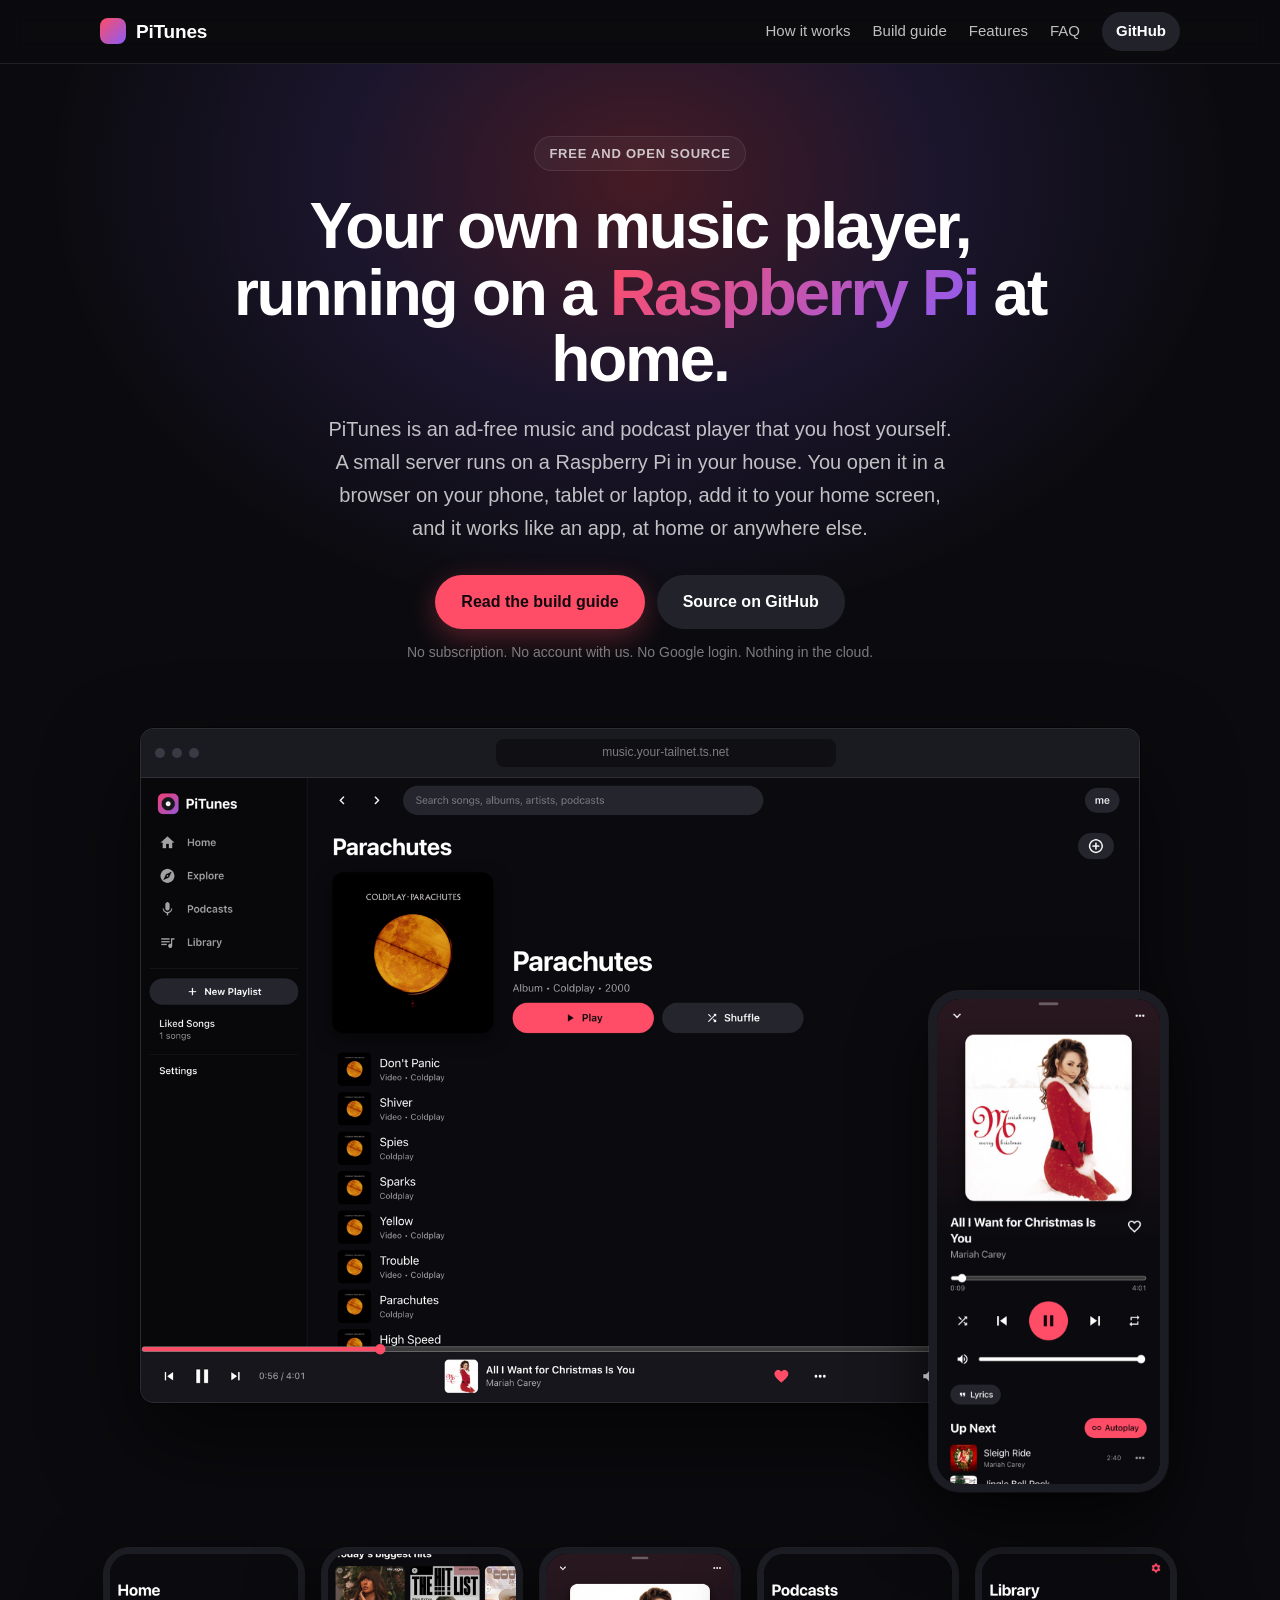
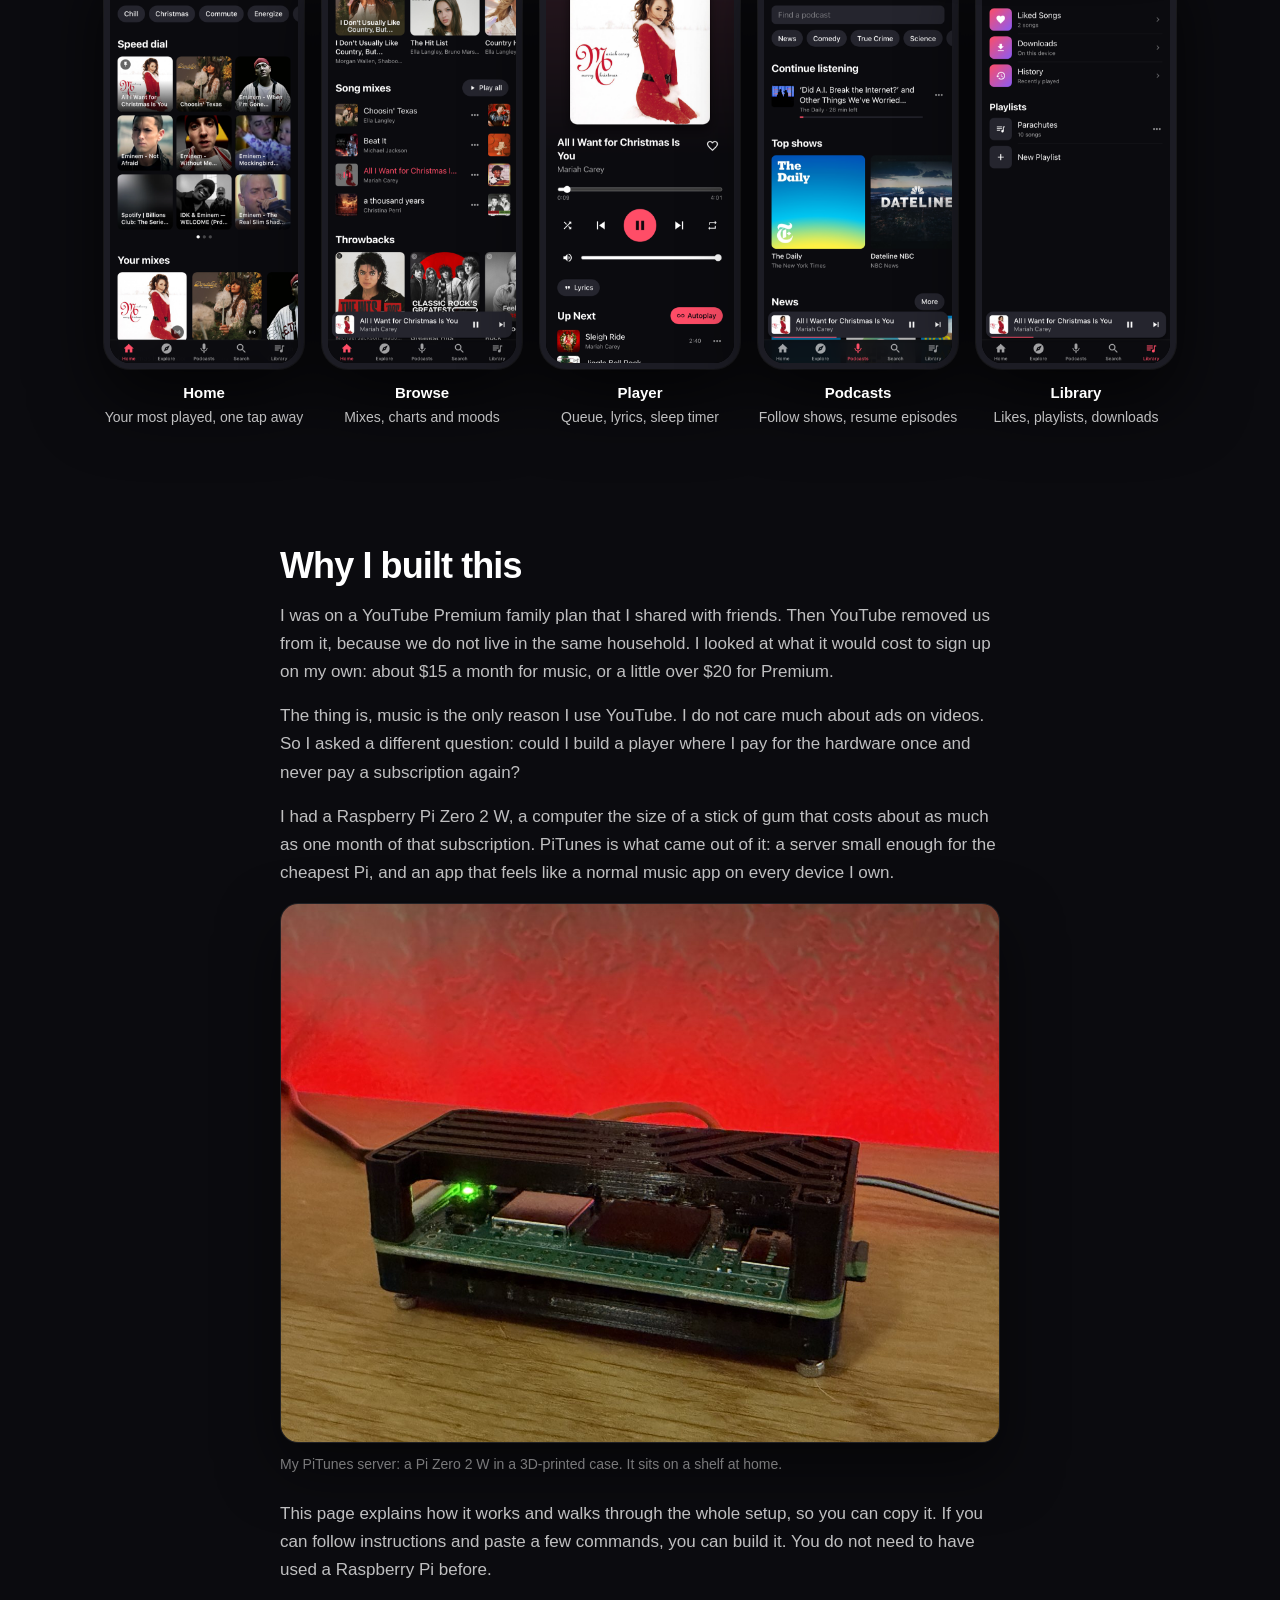
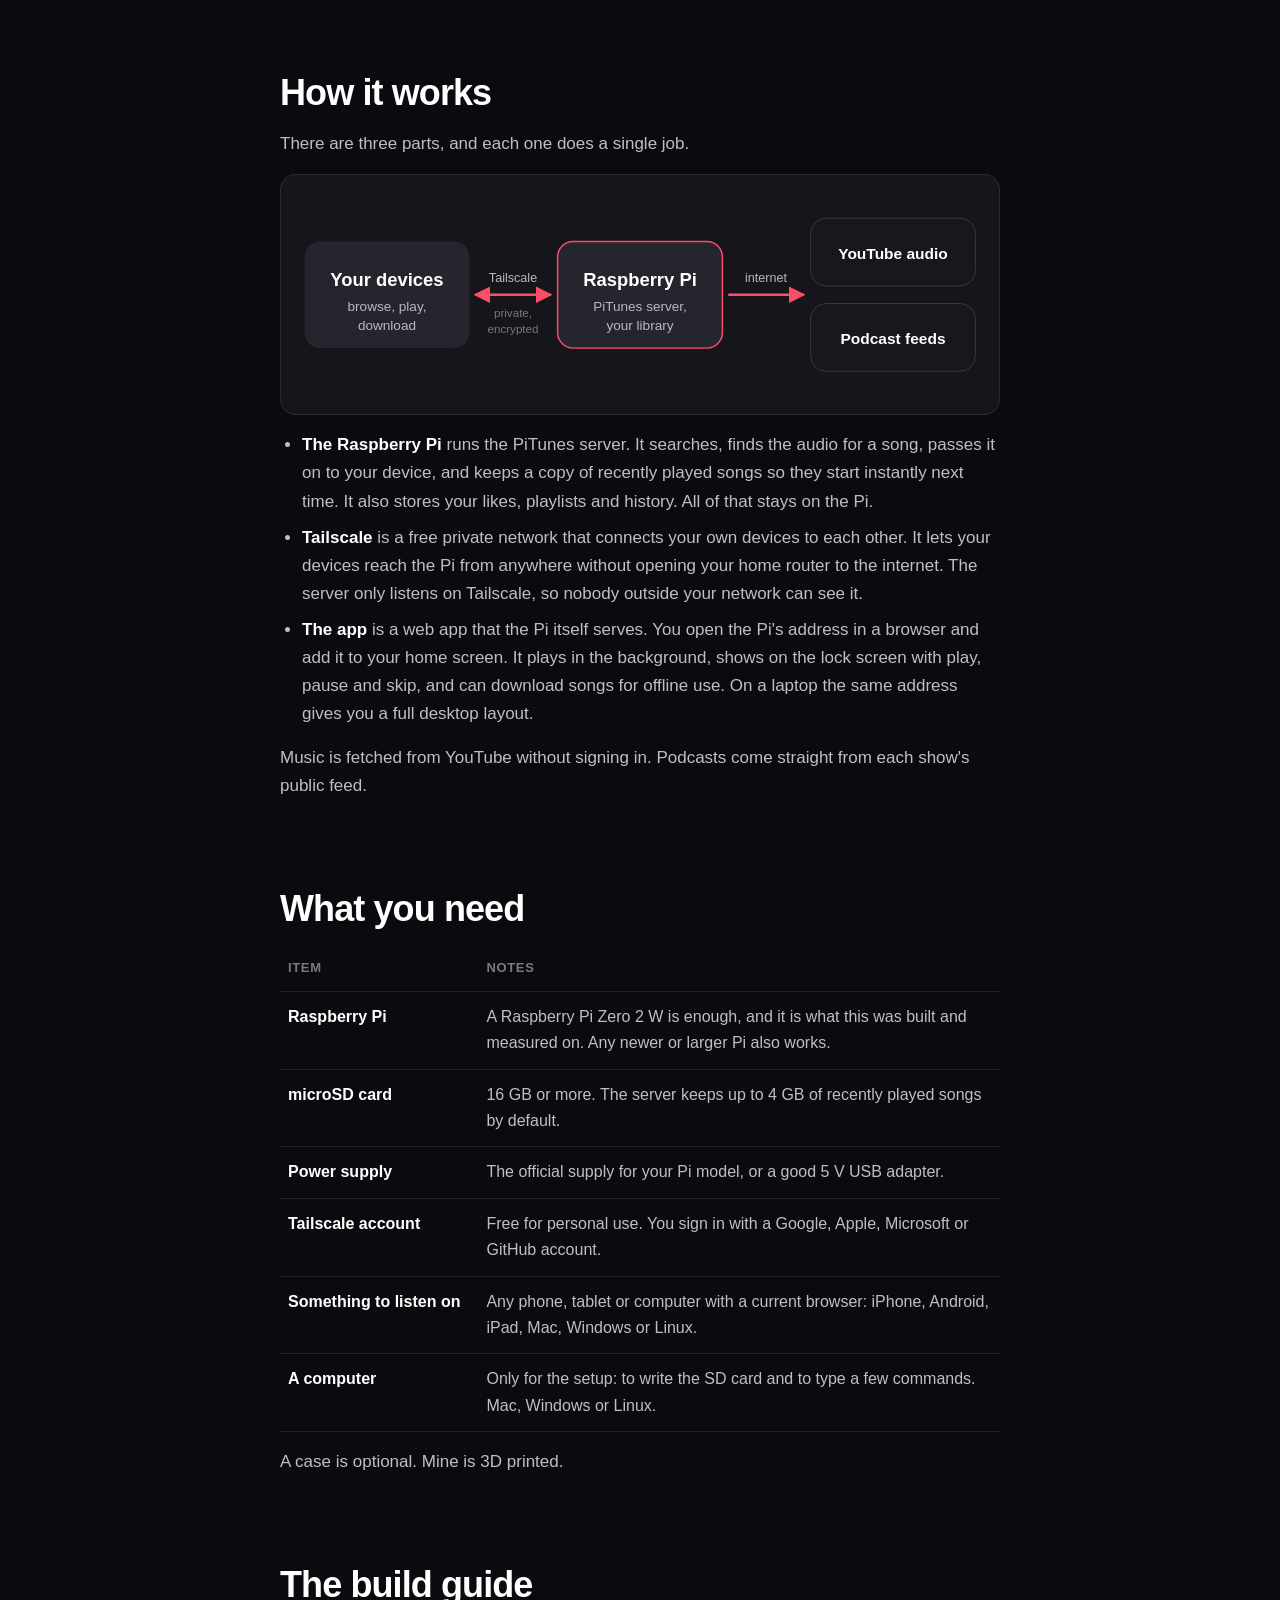
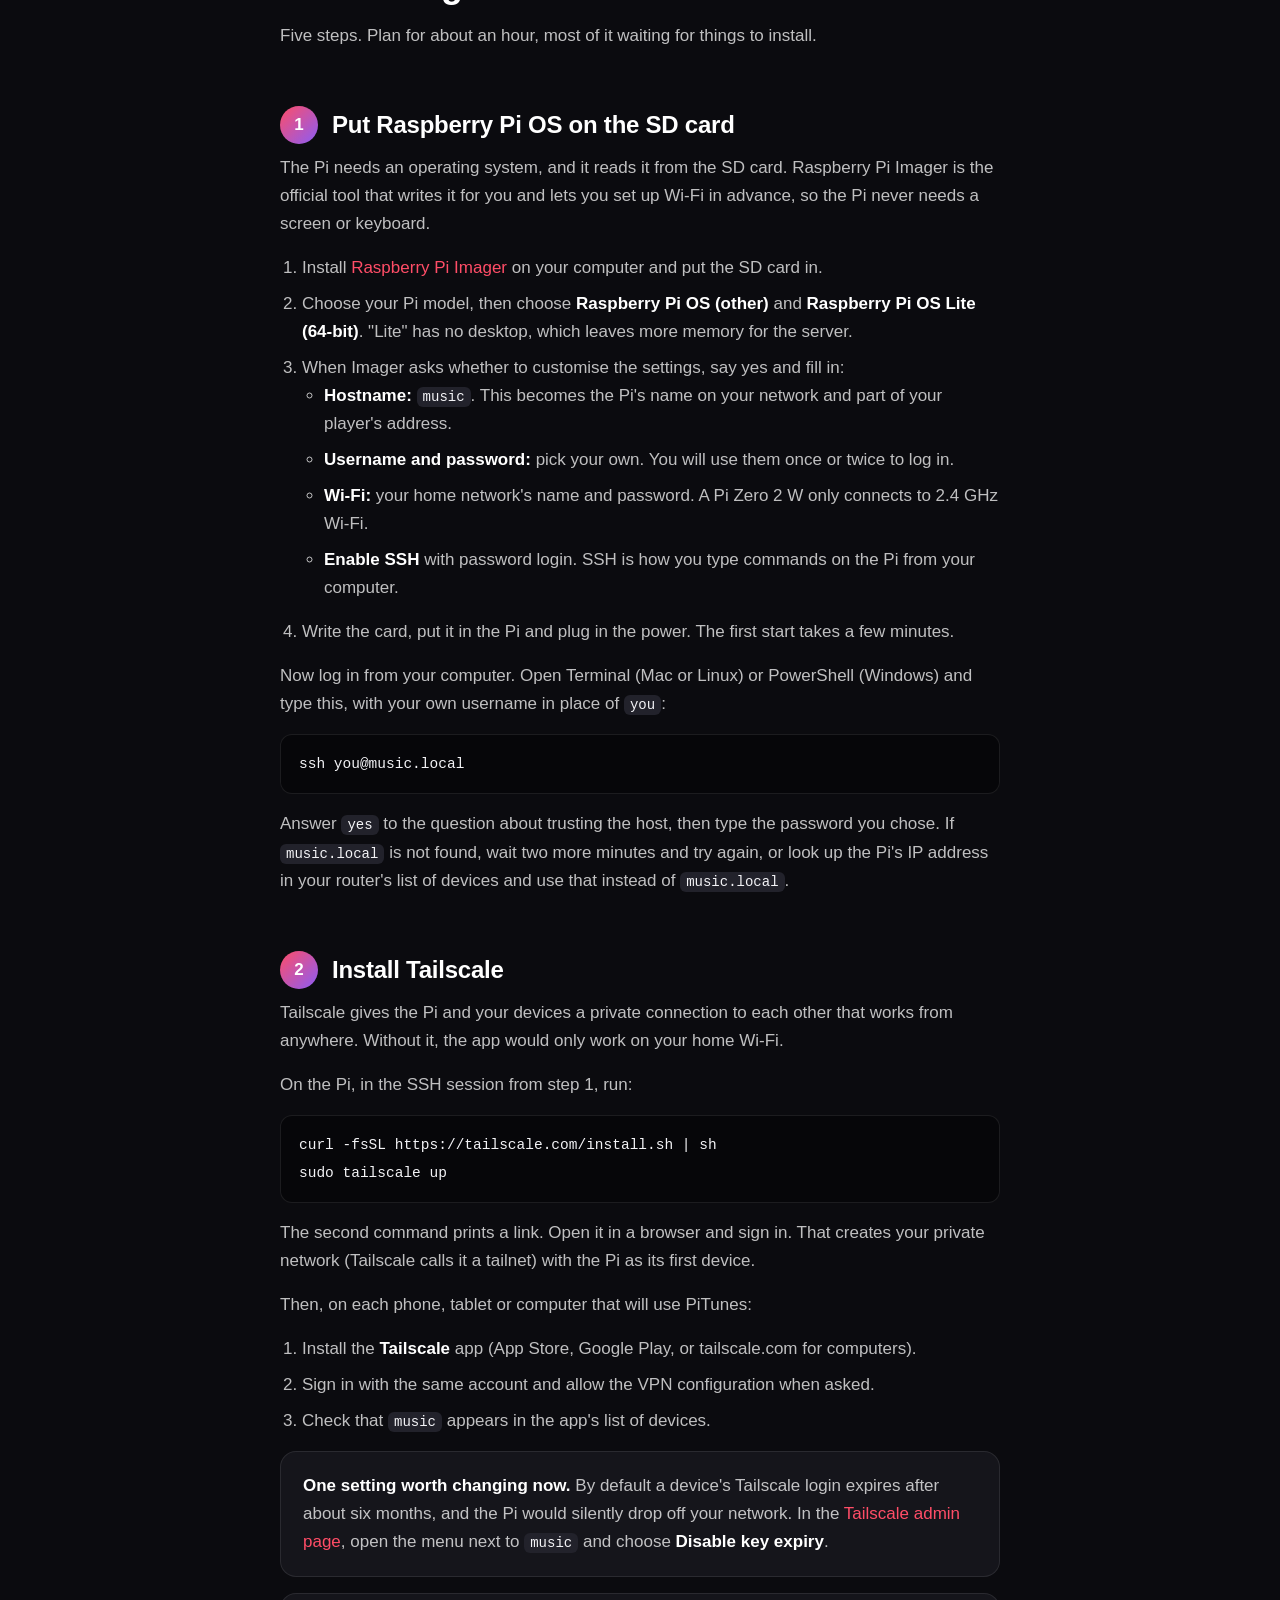
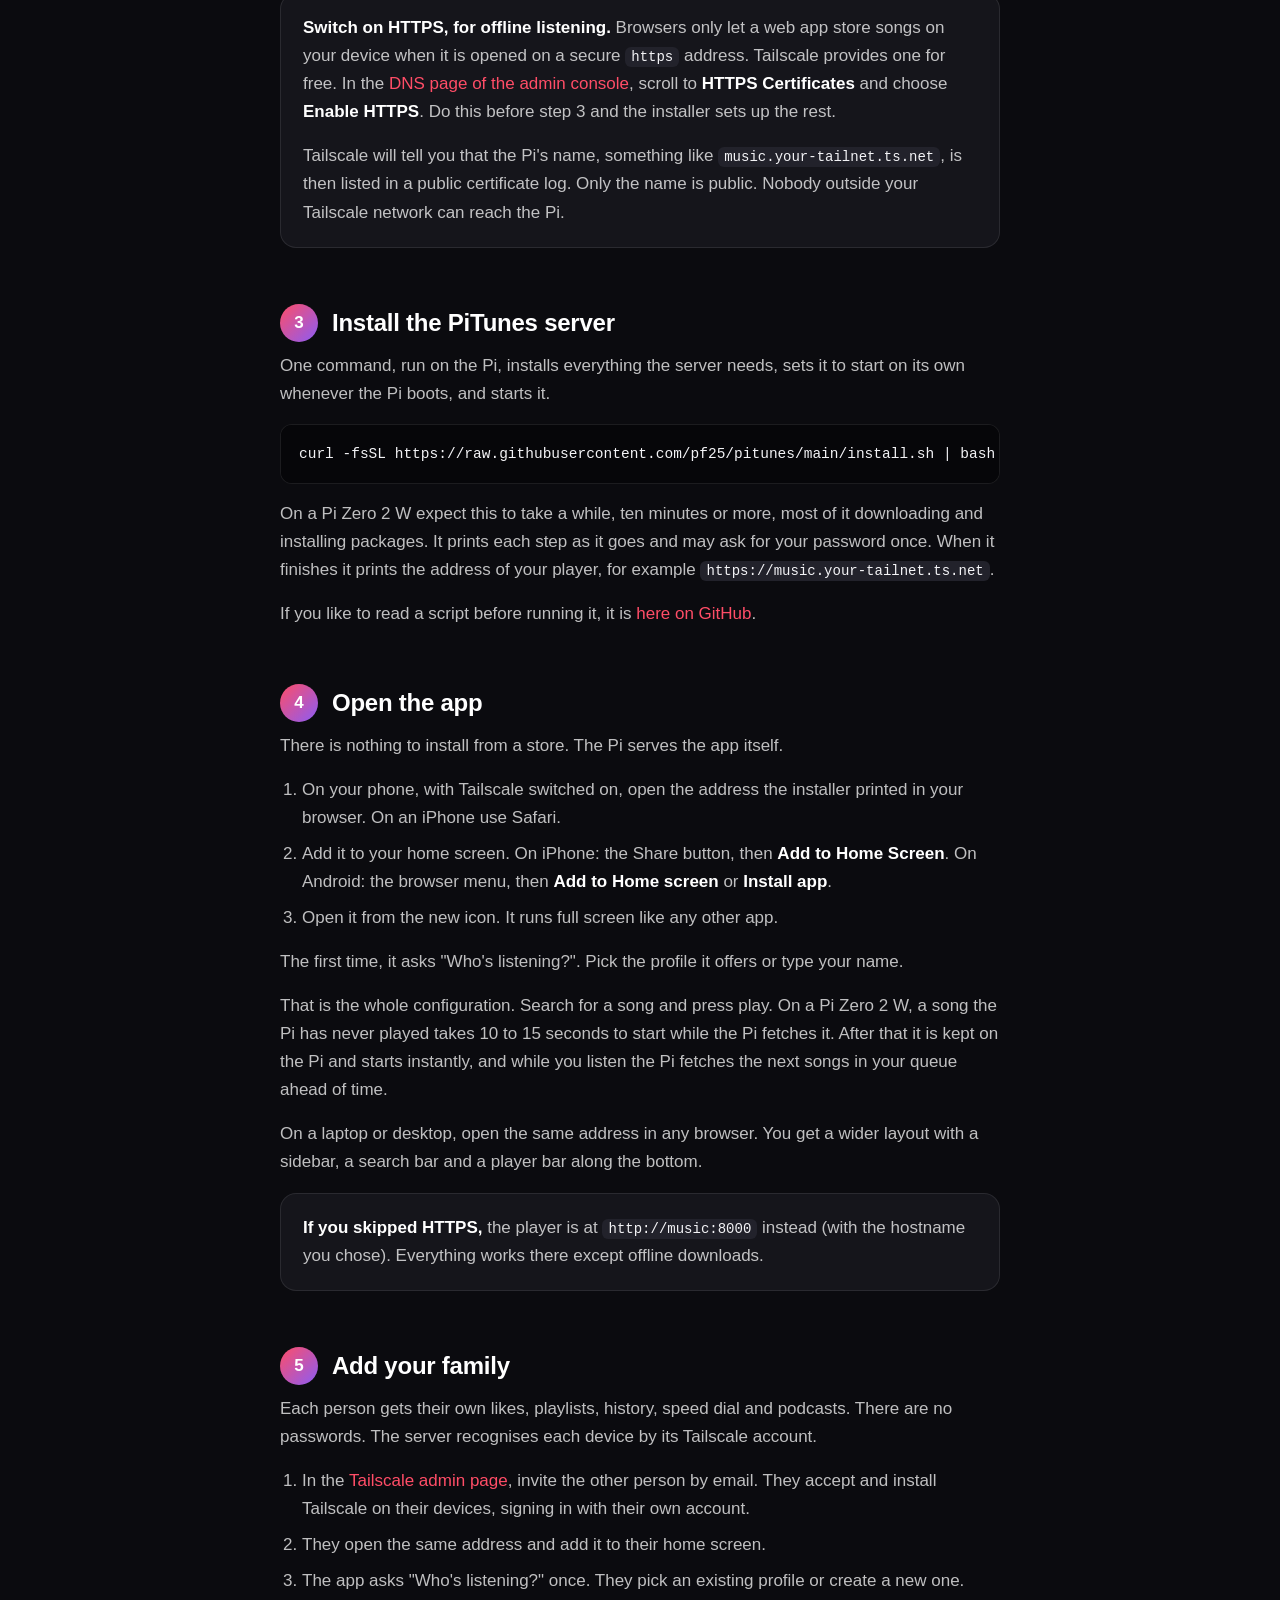
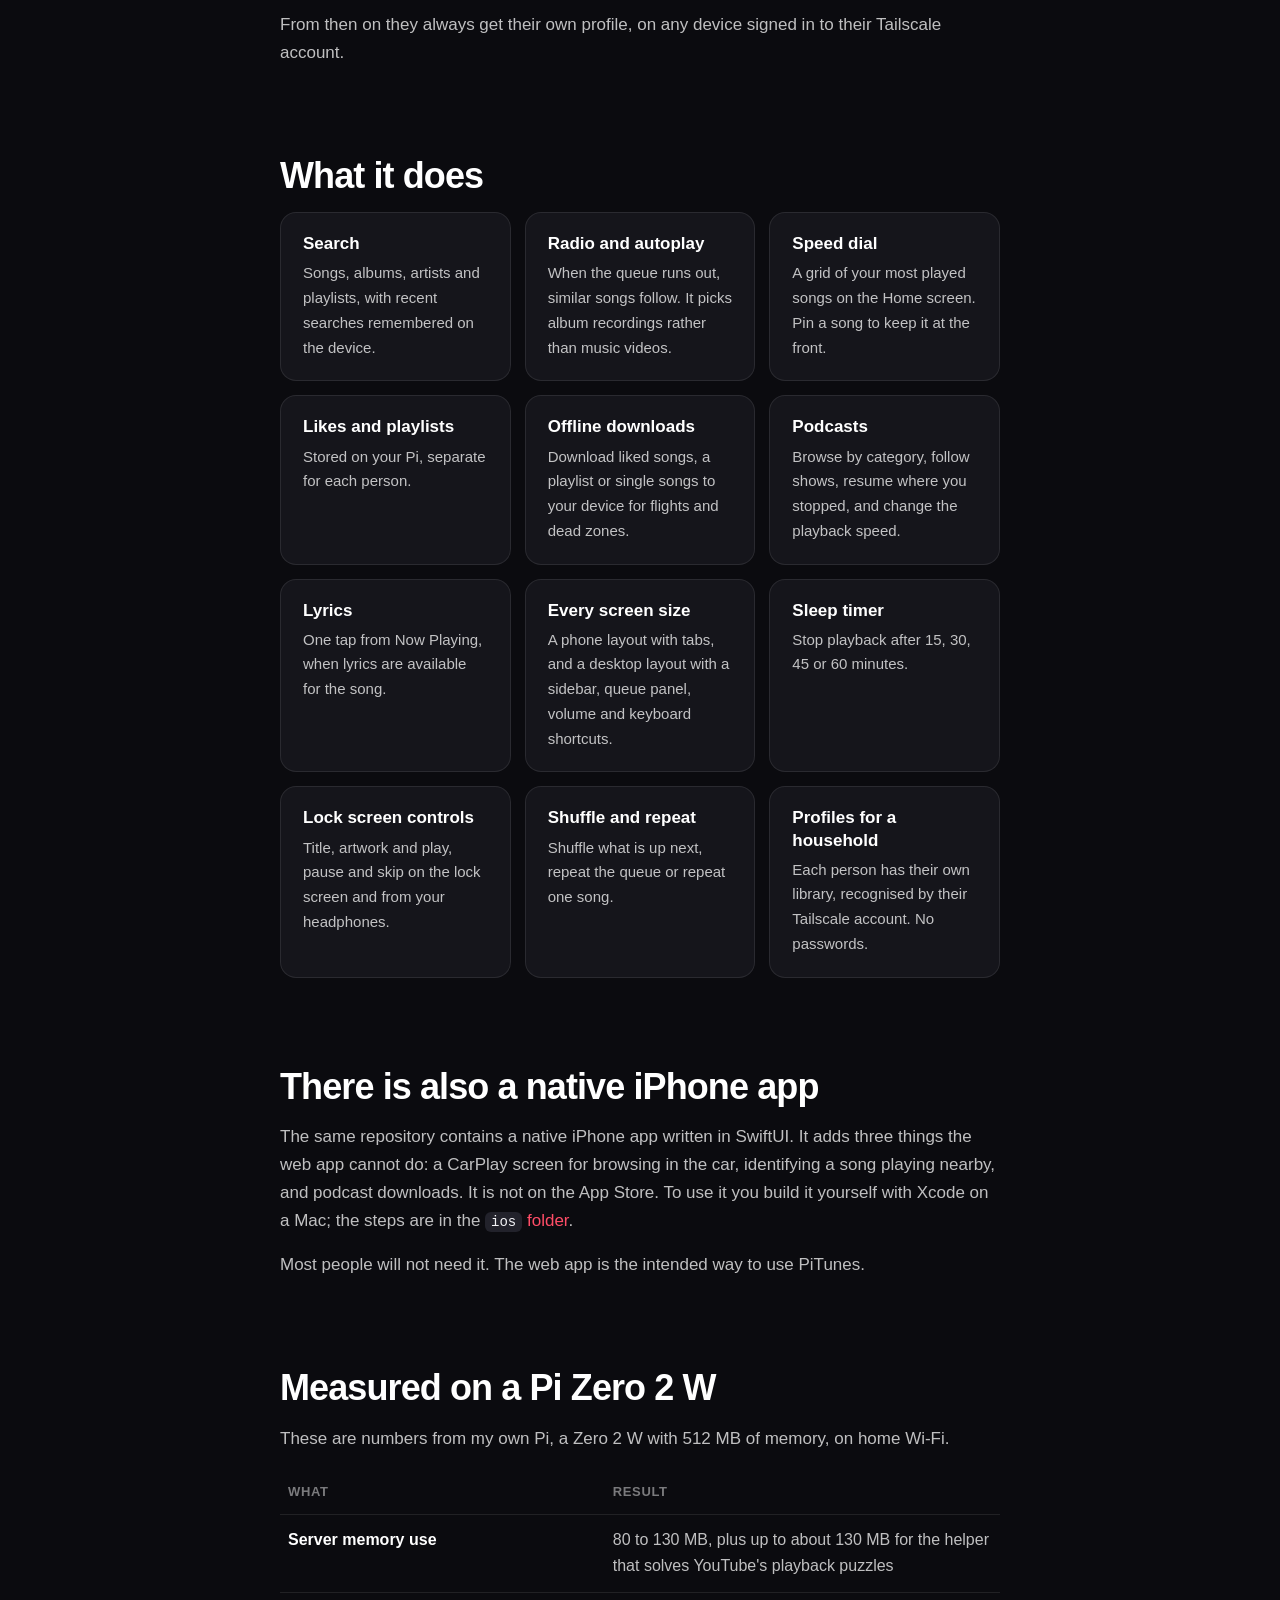
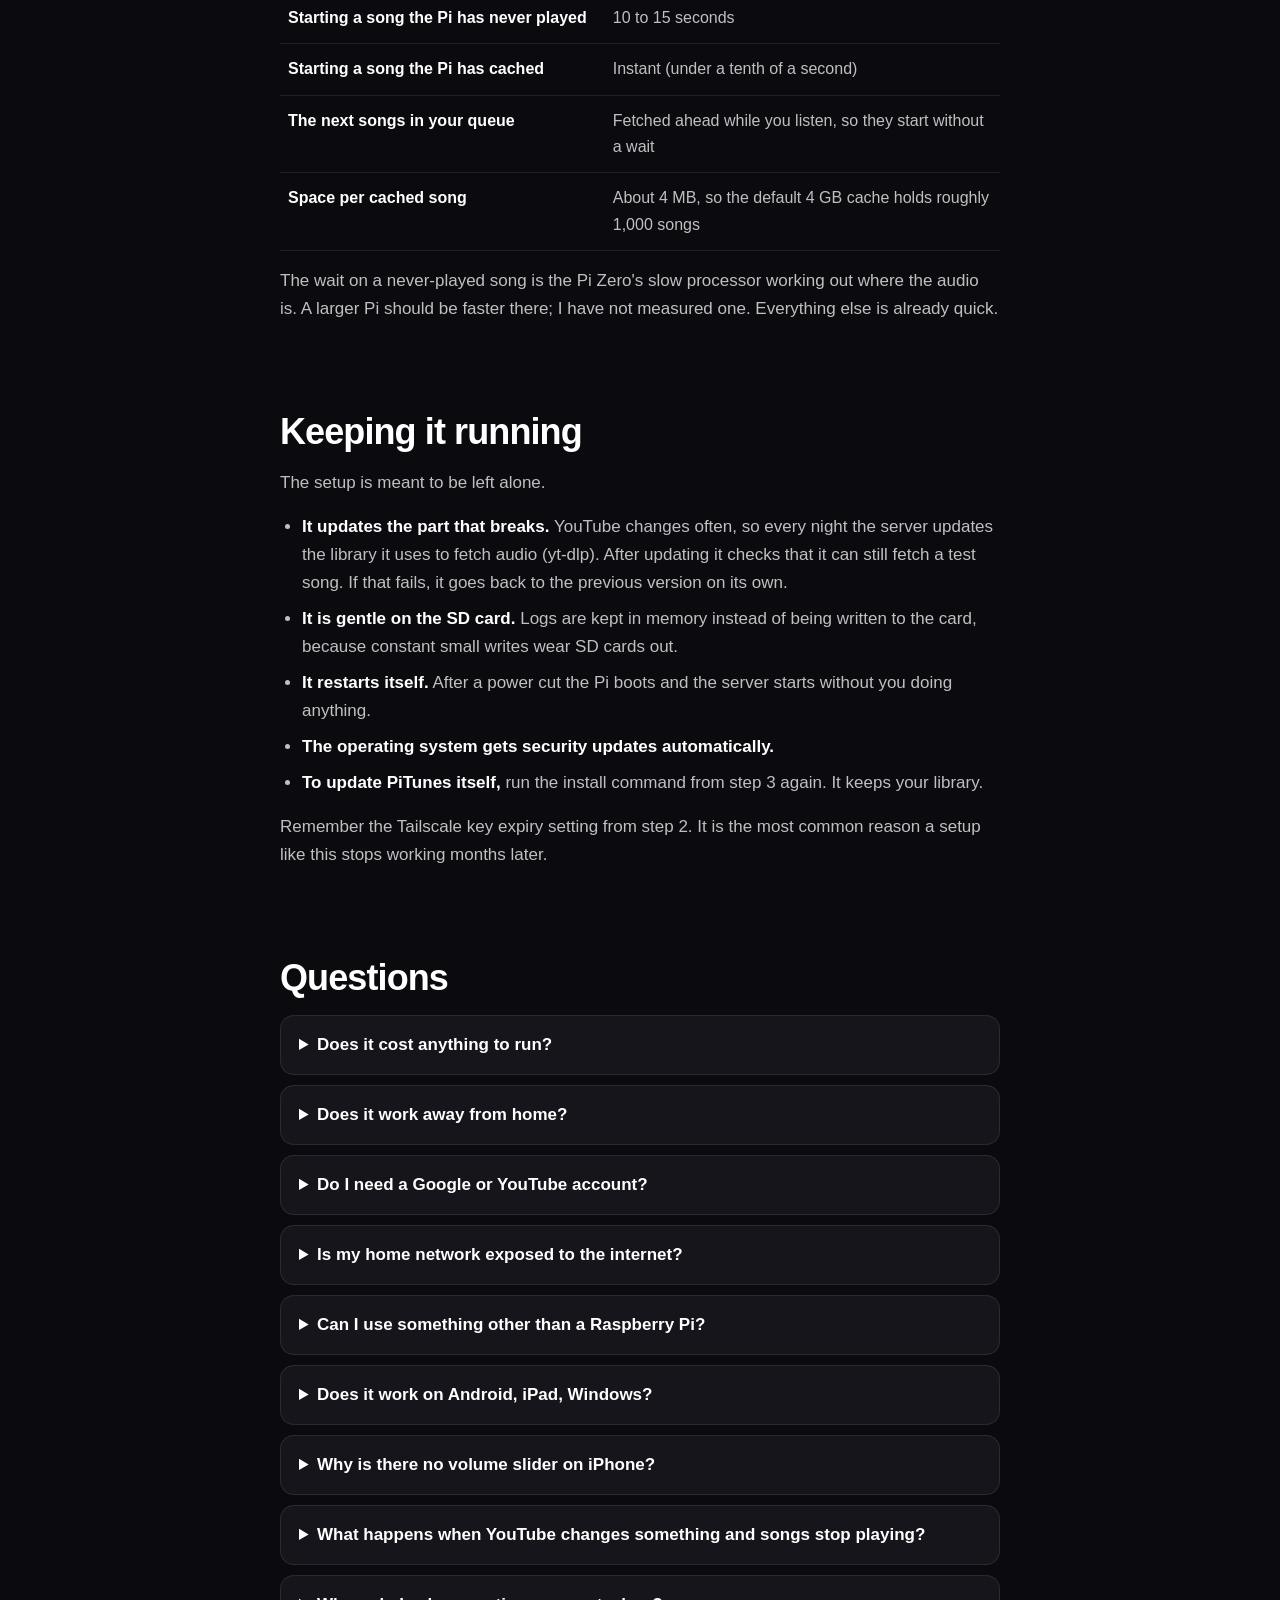
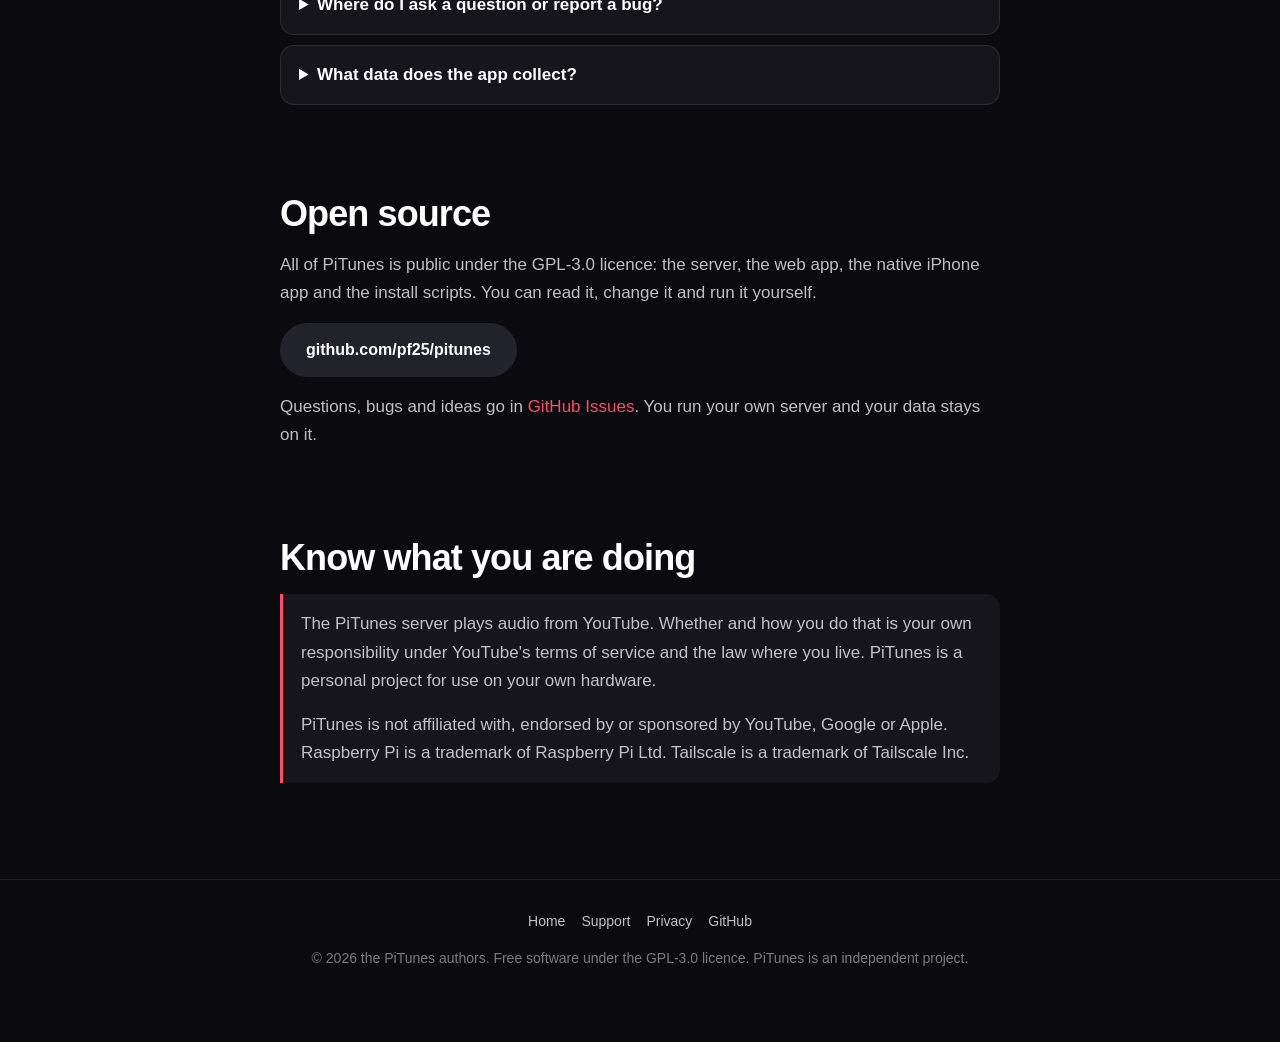
==== commit 099b923d: "Update yt-dlp nightly, and restart instead of freezing when memory runs out YouTube changed its play" ====
--- a/site/index.html
+++ b/site/index.html
@@ -329,7 +329,7 @@
 <h2 id="running">Keeping it running</h2>
 <p>The setup is meant to be left alone.</p>
 <ul>
-  <li><strong>It updates the part that breaks.</strong> YouTube changes often, so once a week the server updates the library it uses to fetch audio (yt-dlp). After updating it checks that it can still fetch a test song. If that fails, it goes back to the previous version on its own.</li>
+  <li><strong>It updates the part that breaks.</strong> YouTube changes often, so every night the server updates the library it uses to fetch audio (yt-dlp). After updating it checks that it can still fetch a test song. If that fails, it goes back to the previous version on its own.</li>
   <li><strong>It is gentle on the SD card.</strong> Logs are kept in memory instead of being written to the card, because constant small writes wear SD cards out.</li>
   <li><strong>It restarts itself.</strong> After a power cut the Pi boots and the server starts without you doing anything.</li>
   <li><strong>The operating system gets security updates automatically.</strong></li>
@@ -345,7 +345,7 @@
 <details><summary>Can I use something other than a Raspberry Pi?</summary><p>The server is a small Python program and also runs on a Mac or any Linux machine. The install script and this guide are written for Raspberry Pi OS.</p></details>
 <details><summary>Does it work on Android, iPad, Windows?</summary><p>It is built to. The app is a web app, so it should run in any current browser: install Tailscale on the device, open your Pi's address and add it to the home screen. So far it has been used on iPhone (Safari) and in Chrome on a computer. If something is off on your device, please open an issue on GitHub.</p></details>
 <details><summary>Why is there no volume slider on iPhone?</summary><p>Apple does not let web pages change the volume on an iPhone. Use the side buttons. Other devices get a slider.</p></details>
-<details><summary>What happens when YouTube changes something and songs stop playing?</summary><p>That is what the weekly update is for. If playback breaks between updates, re-running the install command fetches the newest versions straight away. See <a href="support.html">Support</a>.</p></details>
+<details><summary>What happens when YouTube changes something and songs stop playing?</summary><p>That is what the nightly update is for. If playback breaks between updates, re-running the install command fetches the newest versions straight away. See <a href="support.html">Support</a>.</p></details>
 <details><summary>Where do I ask a question or report a bug?</summary><p>On GitHub, in the project's <a href="https://github.com/pf25/pitunes/issues">Issues</a>. That is the only support channel.</p></details>
 <details><summary>What data does the app collect?</summary><p>None. See the <a href="privacy.html">privacy policy</a>.</p></details>
 
